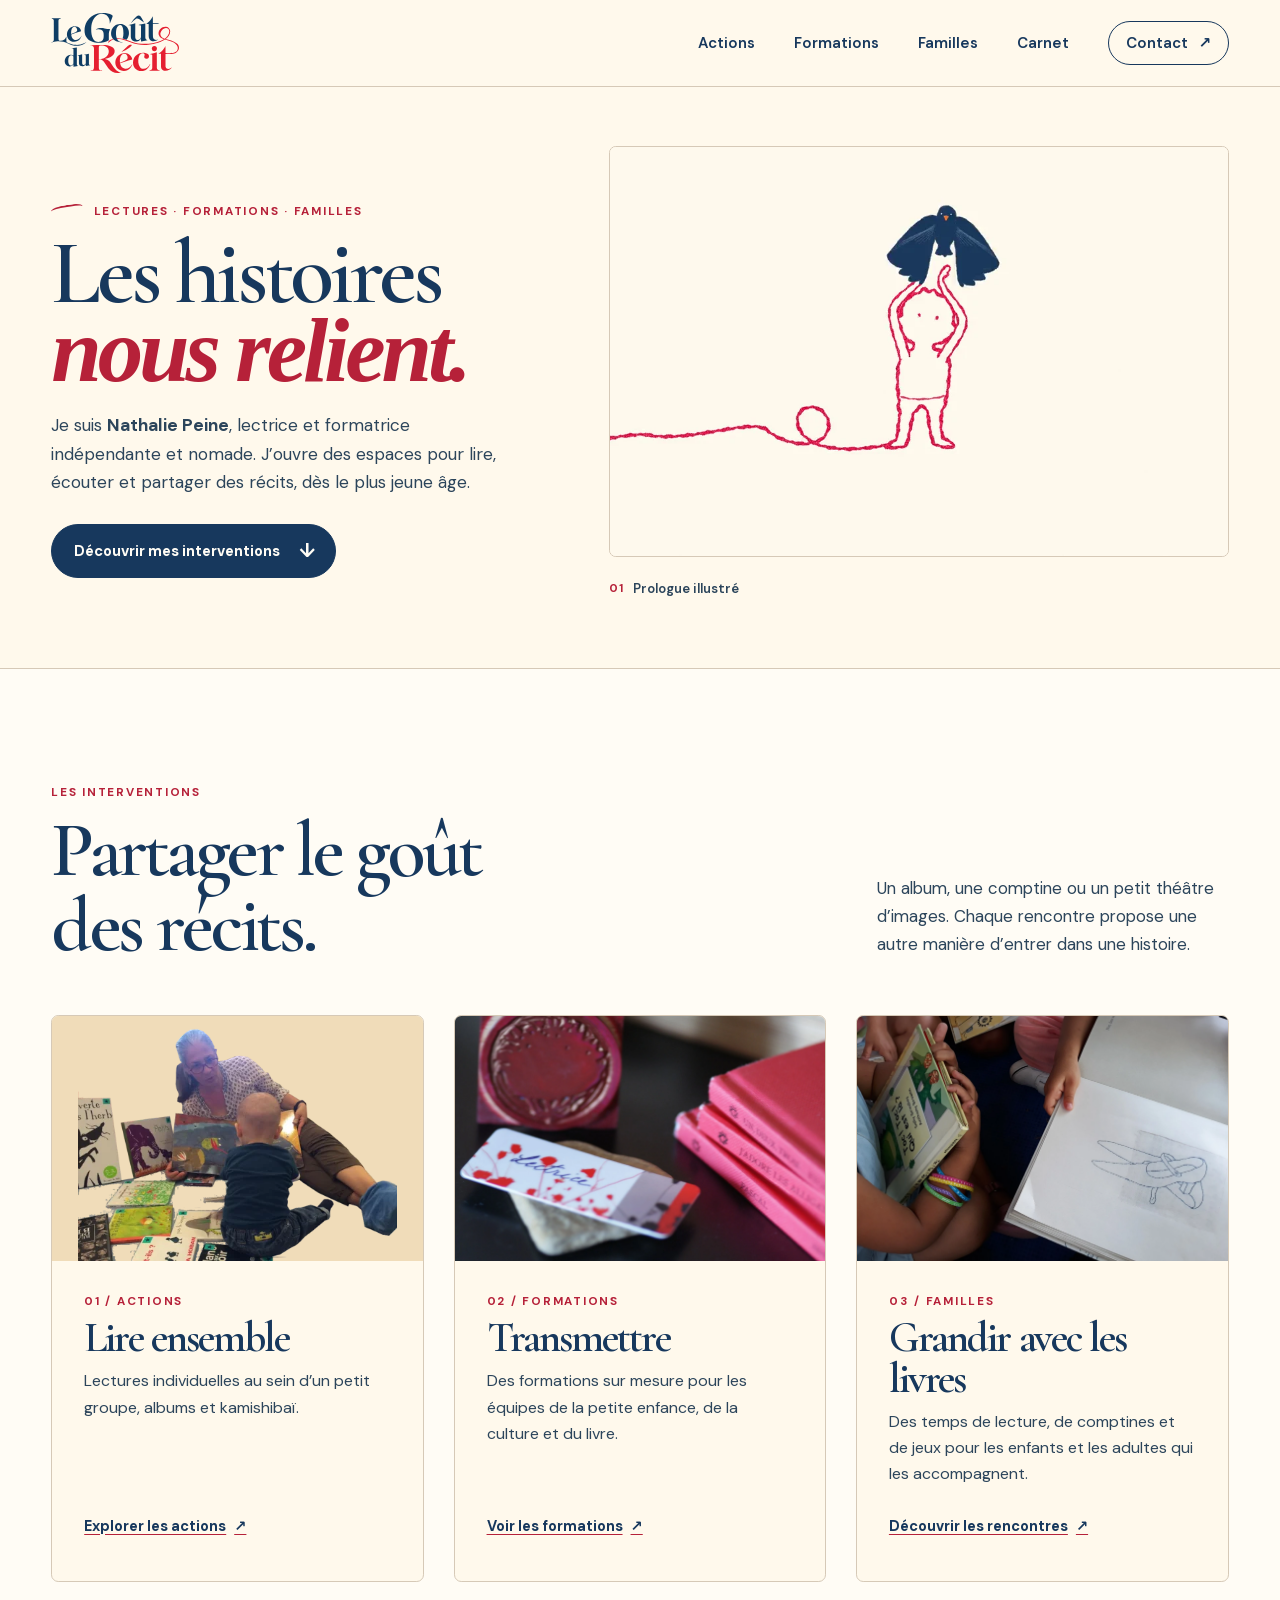
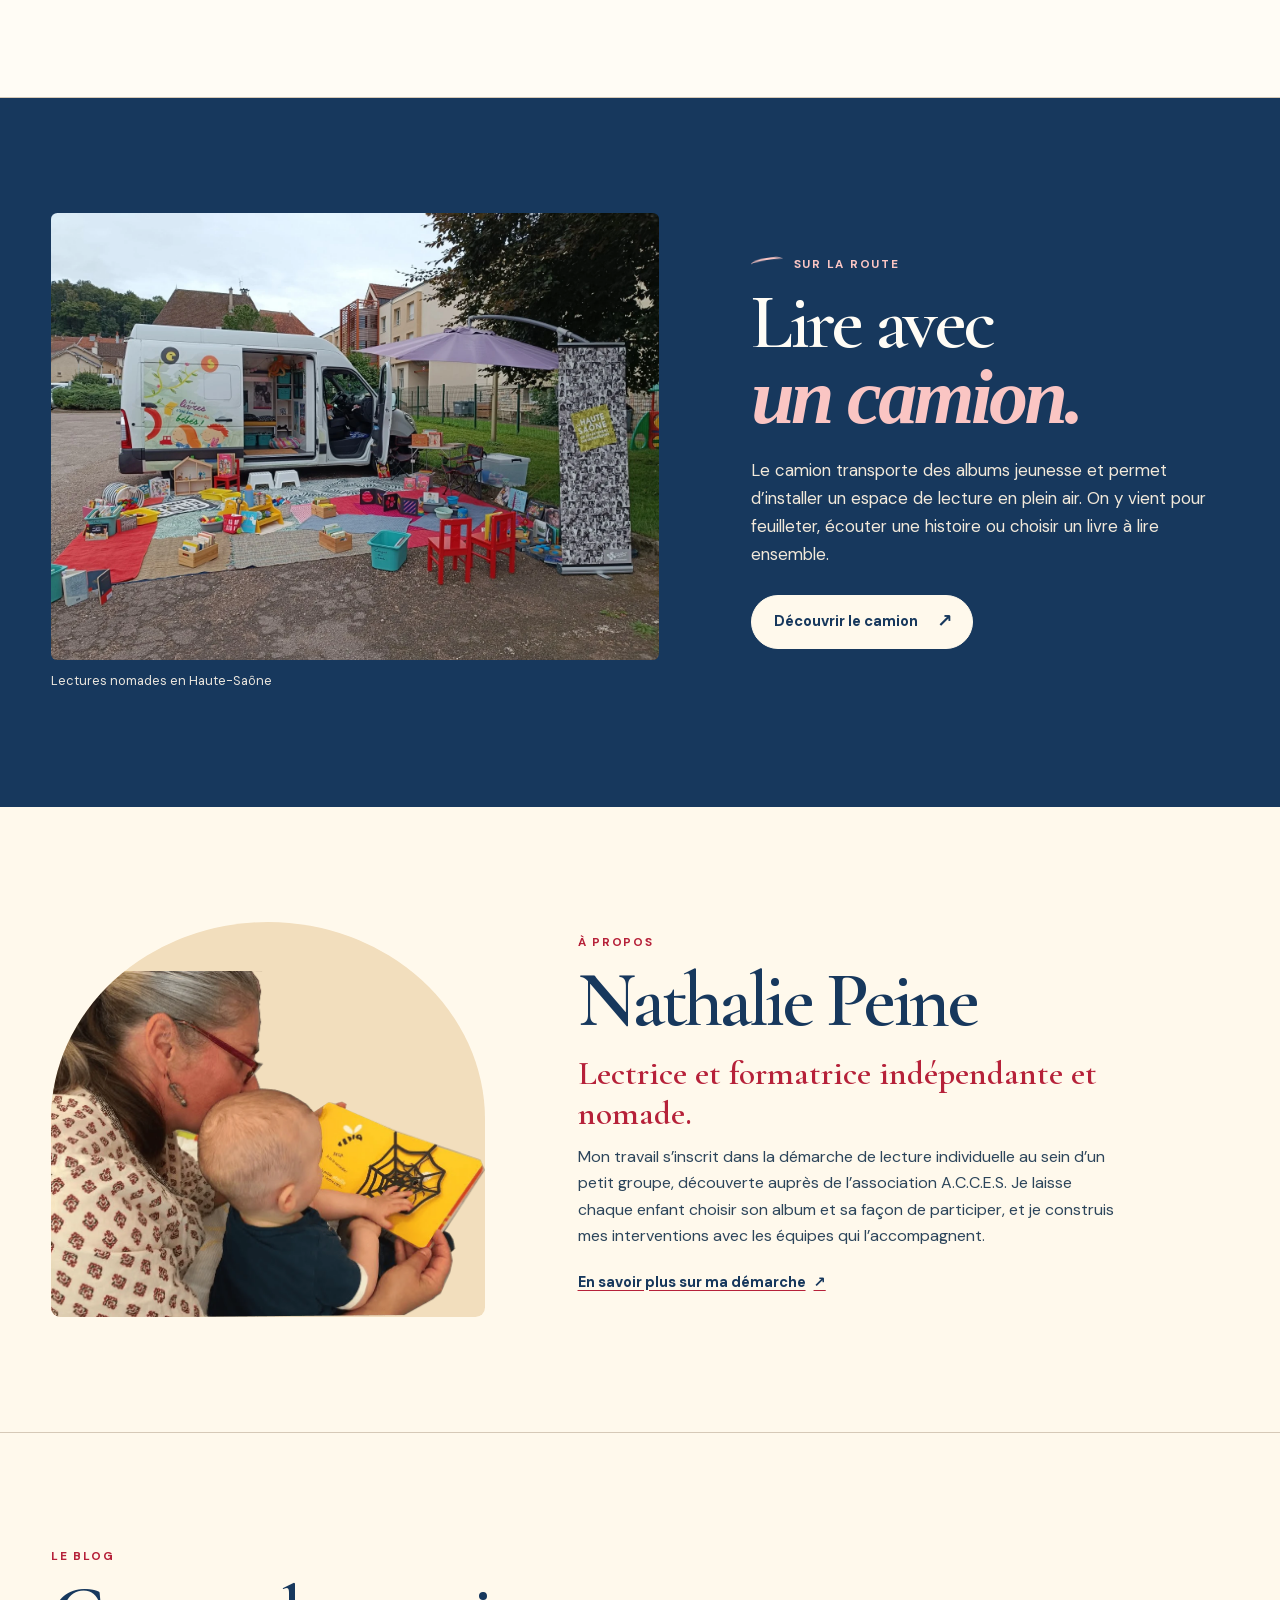
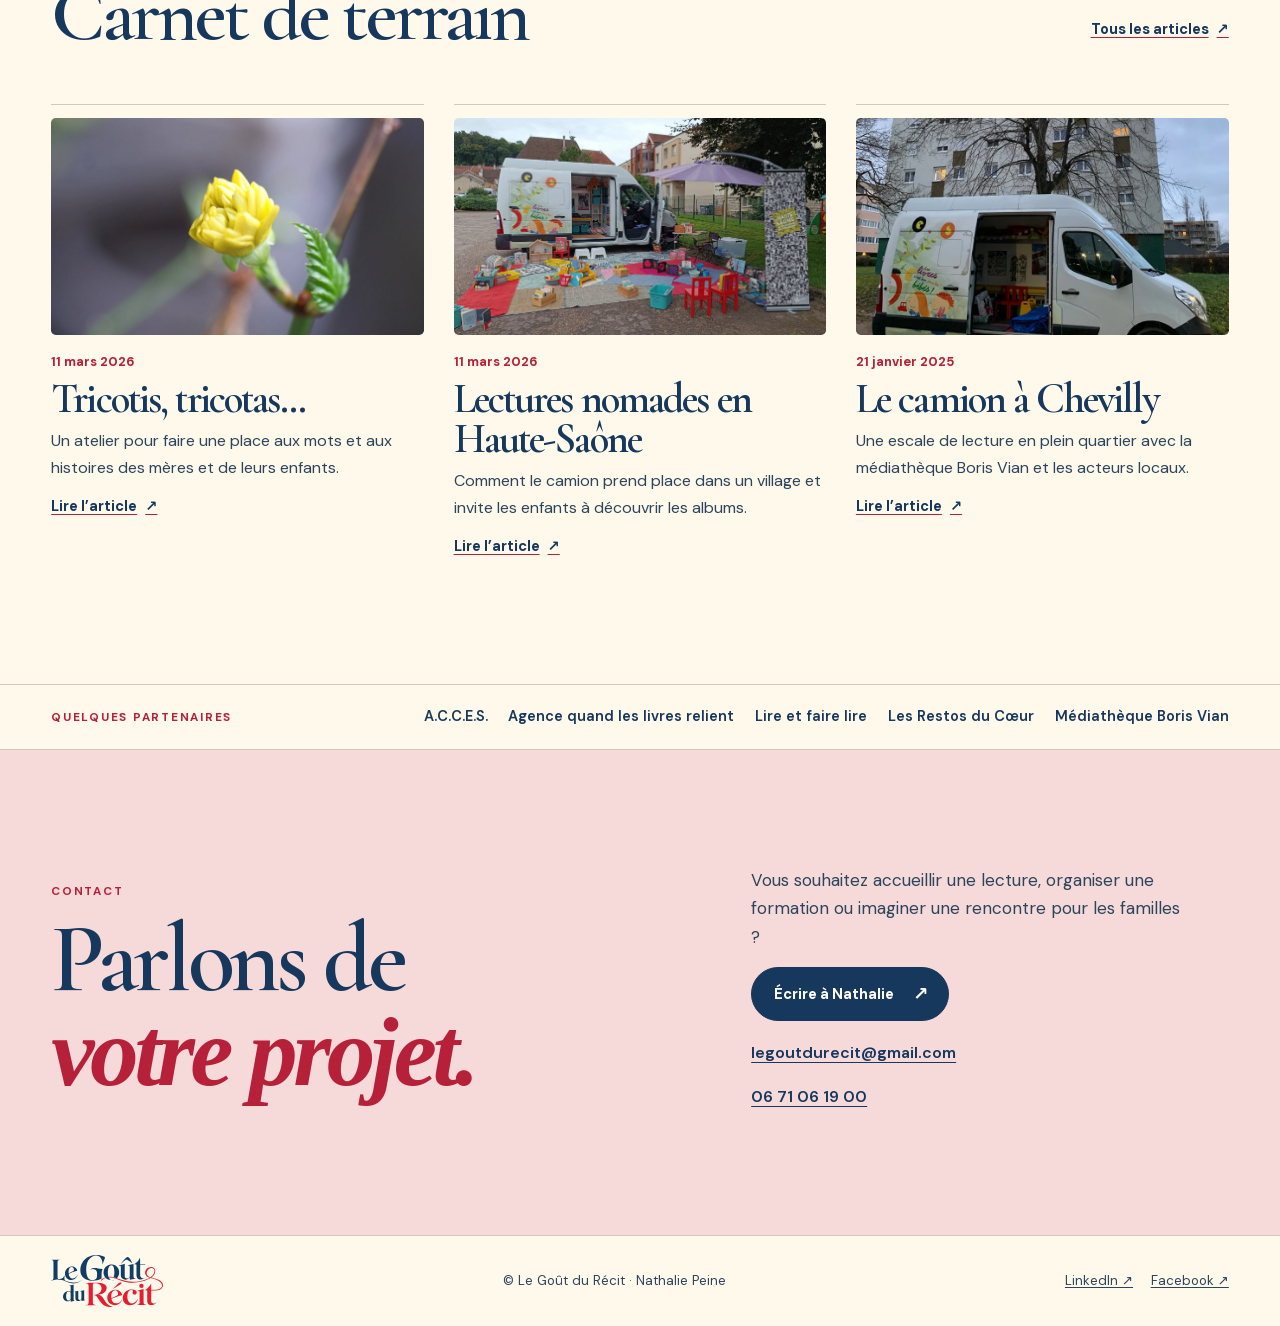
==== index.html @ 70a96169 "Créer la maquette du Goût du Récit" ====
<!doctype html>
<html lang="fr">
<head>
  <meta charset="utf-8">
  <meta name="viewport" content="width=device-width, initial-scale=1">
  <meta name="description" content="Le Goût du Récit, par Nathalie Peine. Lectures nomades, formations et moments partagés avec les enfants, les familles et les professionnels.">
  <meta name="theme-color" content="#fff9ec">
  <title>Le Goût du Récit — Nathalie Peine</title>
  <link rel="icon" href="assets/logo.svg" type="image/svg+xml">
  <link rel="preload" href="assets/fonts/cormorant.woff2" as="font" type="font/woff2" crossorigin>
  <link rel="stylesheet" href="styles.css">
  <script src="site.js" defer></script>
</head>
<body>
  <a class="skip-link" href="#contenu">Aller au contenu</a>
  <header class="site-header">
    <div class="shell header-inner">
      <a class="brand" href="./" aria-label="Le Goût du Récit, accueil"><img src="assets/logo.svg" width="128" height="59" alt="Le Goût du Récit"></a>
      <button class="menu-toggle" type="button" aria-controls="navigation" aria-expanded="false" hidden>Menu <span aria-hidden="true"></span></button>
      <nav id="navigation" class="navigation" aria-label="Navigation principale">
        <a href="actions.html">Actions</a>
        <a href="formations.html">Formations</a>
        <a href="familles.html">Familles</a>
        <a href="#carnet">Carnet</a>
        <a class="nav-contact" href="#contact">Contact <span aria-hidden="true">↗</span></a>
      </nav>
    </div>
  </header>

  <main id="contenu">
    <section class="hero" aria-labelledby="titre">
      <div class="shell hero-grid">
        <div class="hero-copy">
          <p class="eyebrow"><span class="ink-mark" aria-hidden="true"></span> Lectures · Formations · Familles</p>
          <h1 id="titre">Les histoires <em>nous relient.</em></h1>
          <p class="hero-intro">Je suis <strong>Nathalie Peine</strong>, lectrice et formatrice indépendante et nomade. J’ouvre des espaces pour lire, écouter et partager des récits, dès le plus jeune âge.</p>
          <a class="button" href="#interventions">Découvrir mes interventions <span aria-hidden="true">↓</span></a>
        </div>
        <figure class="film-rail" data-film>
          <div class="film-sticky">
            <div class="film-frame">
              <video id="prologue" src="assets/prologue.mp4" preload="metadata" muted playsinline aria-hidden="true" tabindex="-1"></video>
              <img class="film-poster" src="assets/prologue.webp" alt="" fetchpriority="high" width="1100" height="618">
              <div class="film-end" aria-hidden="true">
                <img src="assets/logo.svg" width="262" height="121" alt="">
                <span>Nathalie Peine</span>
              </div>
            </div>
            <figcaption class="film-caption">
              <div class="film-label"><span>01</span> Prologue illustré</div>
              <div class="film-controls" hidden>
                <button class="play" type="button" aria-controls="prologue" aria-label="Lire l’animation">
                  <svg viewBox="0 0 20 20" width="17" height="17" fill="none" aria-hidden="true"><path class="play-symbol" d="M7 4.5 15 10l-8 5.5z" fill="currentColor"/><path class="pause-symbol" d="M7 5v10m6-10v10" stroke="currentColor" stroke-width="2" stroke-linecap="round"/></svg>
                </button>
                <div class="film-meter" aria-hidden="true"><span></span></div>
                <span class="film-hint">Défiler pour animer</span>
              </div>
            </figcaption>
          </div>
        </figure>
      </div>
    </section>

    <section class="activities section-space" id="interventions" aria-labelledby="interventions-titre">
      <div class="shell">
        <div class="section-head">
          <div><p class="eyebrow">Les interventions</p><h2 id="interventions-titre">Partager le goût<br>des récits.</h2></div>
          <p>Un album, une comptine ou un petit théâtre d’images. Chaque rencontre propose une autre manière d’entrer dans une histoire.</p>
        </div>
        <div class="activity-grid">
          <article class="activity">
            <a class="activity-link" href="actions.html">
              <div class="activity-media activity-cutout"><img src="assets/photos/illustration-actions.webp" loading="lazy" alt="Une lecture avec un tout-petit, entourés d’albums jeunesse" width="441" height="322"></div>
              <div class="activity-body"><span class="index">01 / Actions</span><h3>Lire ensemble</h3><p>Lectures individuelles au sein d’un petit groupe, albums et kamishibaï.</p><span class="text-link">Explorer les actions <span aria-hidden="true">↗</span></span></div>
            </a>
          </article>
          <article class="activity">
            <a class="activity-link" href="formations.html">
              <div class="activity-media"><img src="assets/photos/formation.webp" loading="lazy" alt="Matériel de lecture et cartes illustrées utilisés en formation" width="1500" height="1004"></div>
              <div class="activity-body"><span class="index">02 / Formations</span><h3>Transmettre</h3><p>Des formations sur mesure pour les équipes de la petite enfance, de la culture et du livre.</p><span class="text-link">Voir les formations <span aria-hidden="true">↗</span></span></div>
            </a>
          </article>
          <article class="activity">
            <a class="activity-link" href="familles.html">
              <div class="activity-media activity-families"><img src="assets/photos/familles-lecture.webp" loading="lazy" alt="Des enfants feuillettent des albums pendant une rencontre de lecture" width="1500" height="1125"></div>
              <div class="activity-body"><span class="index">03 / Familles</span><h3>Grandir avec les livres</h3><p>Des temps de lecture, de comptines et de jeux pour les enfants et les adultes qui les accompagnent.</p><span class="text-link">Découvrir les rencontres <span aria-hidden="true">↗</span></span></div>
            </a>
          </article>
        </div>
      </div>
    </section>

    <section class="truck section-space" id="camion" aria-labelledby="camion-titre">
      <div class="shell truck-grid">
        <figure class="truck-photo">
          <img src="assets/photos/haute-saone-2.webp" loading="lazy" alt="Le camion de lecture stationné à côté d’un espace de livres et de tapis installé en plein air" width="1500" height="1125">
          <figcaption>Lectures nomades en Haute-Saône</figcaption>
        </figure>
        <div class="truck-copy">
          <p class="eyebrow"><span class="ink-mark" aria-hidden="true"></span> Sur la route</p>
          <h2 id="camion-titre">Lire avec<br><em>un camion.</em></h2>
          <p>Le camion transporte des albums jeunesse et permet d’installer un espace de lecture en plein air. On y vient pour feuilleter, écouter une histoire ou choisir un livre à lire ensemble.</p>
          <a class="button button-light" href="actions.html#camion">Découvrir le camion <span aria-hidden="true">↗</span></a>
        </div>
      </div>
    </section>

    <section class="about section-space" id="nathalie" aria-labelledby="nathalie-titre">
      <div class="shell about-grid">
        <div class="about-image"><img src="assets/photos/illustration-accueil.webp" loading="lazy" alt="Une adulte et un tout-petit regardent un album ensemble" width="883" height="702"></div>
        <div>
          <p class="eyebrow">À propos</p>
          <h2 id="nathalie-titre">Nathalie Peine</h2>
          <p class="lead">Lectrice et formatrice indépendante et nomade.</p>
          <p>Mon travail s’inscrit dans la démarche de lecture individuelle au sein d’un petit groupe, découverte auprès de l’association A.C.C.E.S. Je laisse chaque enfant choisir son album et sa façon de participer, et je construis mes interventions avec les équipes qui l’accompagnent.</p>
          <a class="text-link" href="actions.html#demarche">En savoir plus sur ma démarche <span aria-hidden="true">↗</span></a>
        </div>
      </div>
    </section>

    <section class="journal section-space" id="carnet" aria-labelledby="carnet-titre">
      <div class="shell">
        <div class="section-head">
          <div><p class="eyebrow">Le blog</p><h2 id="carnet-titre">Carnet de terrain</h2></div>
          <a class="text-link" href="https://nathaliepeine.wordpress.com/blog/">Tous les articles <span aria-hidden="true">↗</span></a>
        </div>
        <div class="journal-grid">
          <article class="journal-entry"><a href="https://nathaliepeine.wordpress.com/2026/03/11/tricotis-tricotas/">
            <img src="assets/photos/tricotis.webp" loading="lazy" alt="Une fleur jaune fabriquée à la main" width="1500" height="1004">
            <time datetime="2026-03-11">11 mars 2026</time><h3>Tricotis, tricotas…</h3><p>Un atelier pour faire une place aux mots et aux histoires des mères et de leurs enfants.</p><span class="text-link">Lire l’article <span aria-hidden="true">↗</span></span>
          </a></article>
          <article class="journal-entry"><a href="https://nathaliepeine.wordpress.com/2026/03/11/lectures-nomades-en-haute-saone/">
            <img src="assets/photos/haute-saone-2.webp" loading="lazy" alt="Le camion et son coin lecture en extérieur en Haute-Saône" width="1500" height="1125">
            <time datetime="2026-03-11">11 mars 2026</time><h3>Lectures nomades en Haute-Saône</h3><p>Comment le camion prend place dans un village et invite les enfants à découvrir les albums.</p><span class="text-link">Lire l’article <span aria-hidden="true">↗</span></span>
          </a></article>
          <article class="journal-entry"><a href="https://nathaliepeine.wordpress.com/2025/01/21/le-camion-a-chevilly/">
            <img class="portrait-crop" src="assets/photos/camion-livres.webp" loading="lazy" alt="Le camion, porte ouverte, à Chevilly-Larue" width="862" height="1150">
            <time datetime="2025-01-21">21 janvier 2025</time><h3>Le camion à Chevilly</h3><p>Une escale de lecture en plein quartier avec la médiathèque Boris Vian et les acteurs locaux.</p><span class="text-link">Lire l’article <span aria-hidden="true">↗</span></span>
          </a></article>
        </div>
      </div>
    </section>

    <section class="partners" aria-labelledby="partenaires-titre">
      <div class="shell partners-inner">
        <h2 id="partenaires-titre" class="eyebrow">Quelques partenaires</h2>
        <ul>
          <li>A.C.C.E.S.</li><li>Agence quand les livres relient</li><li>Lire et faire lire</li><li>Les Restos du Cœur</li><li>Médiathèque Boris Vian</li>
        </ul>
      </div>
    </section>

    <section class="contact section-space" id="contact" aria-labelledby="contact-titre">
      <div class="shell contact-grid">
        <div><p class="eyebrow">Contact</p><h2 id="contact-titre">Parlons de<br><em>votre projet.</em></h2></div>
        <div class="contact-links">
          <p>Vous souhaitez accueillir une lecture, organiser une formation ou imaginer une rencontre pour les familles ?</p>
          <a class="button" href="mailto:legoutdurecit@gmail.com">Écrire à Nathalie <span aria-hidden="true">↗</span></a>
          <a class="contact-detail" href="mailto:legoutdurecit@gmail.com">legoutdurecit@gmail.com</a>
          <a class="contact-detail" href="tel:+33671061900">06 71 06 19 00</a>
        </div>
      </div>
    </section>
  </main>
  <footer class="site-footer">
    <div class="shell footer-inner">
      <a class="brand" href="./"><img src="assets/logo.svg" width="128" height="59" loading="lazy" alt="Le Goût du Récit, accueil"></a>
      <span>© Le Goût du Récit · Nathalie Peine</span>
      <div class="footer-links"><a href="https://www.linkedin.com/in/nathalie-peine-782aa9182/">LinkedIn ↗</a><a href="https://www.facebook.com/legoutdurecit/">Facebook ↗</a></div>
    </div>
  </footer>
</body>
</html>
---- styles.css ----
@font-face{font-family:Cormorant;src:url("assets/fonts/cormorant.woff2") format("woff2");font-style:normal;font-weight:500 700;font-display:swap}
@font-face{font-family:Cormorant;src:url("assets/fonts/cormorant-italic.woff2") format("woff2");font-style:italic;font-weight:500 700;font-display:swap}
@font-face{font-family:"DM Sans";src:url("assets/fonts/dm-sans.woff2") format("woff2");font-style:normal;font-weight:400 700;font-display:swap}

:root {
  color-scheme:light;
  --paper:#fff9ec;
  --light:#fffcf5;
  --ink:#17385d;
  --body:#2c455b;
  --red:#b62139;
  --rose:#f6d9d9;
  --line:#d6c9b7;
  --header-height:86px;
  --serif:Cormorant,Georgia,serif;
  --sans:"DM Sans",system-ui,sans-serif;
}
*,*::before,*::after {box-sizing:border-box}
html {scroll-behavior:smooth;scroll-padding-top:calc(var(--header-height) + 24px)}
body {margin:0;background:var(--paper);color:var(--ink);font:1rem/1.65 var(--sans)}
img {max-width:100%;height:auto;display:block}
a {color:inherit;text-decoration:none}
button {color:inherit;font:inherit}
button:enabled {cursor:pointer}
button[hidden],.film-controls[hidden] {display:none}
:focus-visible {outline:3px solid var(--red);outline-offset:5px}
figure,p,h1,h2,h3 {margin:0}
h1,h2,h3 {font-family:var(--serif);font-weight:600;line-height:.96;letter-spacing:-.045em}
h2 {font-size:clamp(3rem,6.1vw,6.1rem)}
h3 {font-size:clamp(2.05rem,3.3vw,3.1rem)}
h1 em,h2 em {font-weight:600;color:var(--red)}
ul {padding-inline-start:1.25rem}
p {color:var(--body)}
.shell {width:min(100% - clamp(2rem,8vw,9rem), 1300px);margin-inline:auto}
.section-space {padding-block:clamp(4rem,9vw,8.25rem)}
.skip-link {position:fixed;top:8px;left:8px;z-index:15;transform:translateY(-160%);padding:.7rem 1rem;background:var(--ink);color:var(--light)}
.skip-link:focus {transform:none}

.site-header {position:sticky;top:0;z-index:5;background:var(--paper);border-bottom:1px solid var(--line)}
.header-inner {display:flex;align-items:center;justify-content:space-between;gap:1rem;min-height:var(--header-height)}
.brand {display:block;flex:none}
.brand img {width:128px}
.navigation {display:flex;align-items:center;gap:clamp(1.1rem,3.05vw,3.15rem);font-weight:600;font-size:.94rem}
.navigation a {display:flex;align-items:center;min-height:44px}
.navigation a:not(.nav-contact):hover,.navigation a[aria-current="page"] {color:var(--red);text-decoration:underline;text-underline-offset:.32em}
.nav-contact {border:1px solid var(--ink);border-radius:100px;padding:0 1.05rem;gap:.65rem;transition:background .2s,color .2s}
.nav-contact:hover {color:var(--light);background:var(--ink)}
.menu-toggle {display:none;border:1px solid var(--line);background:var(--light);border-radius:100px;padding:.5rem .85rem;min-height:44px;font-weight:600}
.menu-toggle span {display:inline-block;width:12px;height:9px;border-block:1px solid currentColor;margin-left:.3rem;vertical-align:1px}

.hero {padding-block:clamp(1.9rem,4.6vw,4.45rem) clamp(2.6rem,4vw,4rem)}
.hero-grid {display:grid;grid-template-columns:minmax(0,.88fr) minmax(0,1.12fr);gap:clamp(2rem,5.5vw,6rem);align-items:start}
.hero-copy {position:sticky;top:calc(var(--header-height) + clamp(2.2rem,7vh,5rem));padding-top:clamp(1.2rem,4.2vw,4rem)}
.eyebrow,.index {font:700 .73rem/1.5 var(--sans);text-transform:uppercase;letter-spacing:.15em;color:var(--red)}
.ink-mark {display:inline-block;width:2rem;height:.53rem;margin-right:.35rem;vertical-align:1px;border-top:2px solid currentColor;border-radius:58% 42% 50% 49%;transform:rotate(-8deg)}
.hero h1 {font-size:clamp(3.85rem,7.1vw,7.55rem);margin:.94rem 0 1.35rem;line-height:.85}
.hero h1 em {display:block}
.hero-intro {max-width:28rem;font-size:clamp(1rem,1.35vw,1.2rem);margin-bottom:1.7rem}
.button {display:inline-flex;align-items:center;justify-content:space-between;gap:1.2rem;min-height:49px;max-width:100%;padding:.68rem 1.2rem .68rem 1.36rem;border:1px solid var(--ink);border-radius:100px;background:var(--ink);color:var(--light);font-size:.92rem;font-weight:700;transition:background .2s,color .2s,border .2s}
.button span {font-size:1.15rem}
.button:hover {background:var(--red);border-color:var(--red)}
.button-light {background:var(--paper);color:var(--ink);border-color:var(--paper)}
.button-light:hover {background:var(--rose);border-color:var(--rose)}
.film-rail {min-width:0}
.film-rail.is-scrubbing::after {content:"";display:block;height:clamp(375px,53vh,480px)}
.film-sticky {position:sticky;top:calc(var(--header-height) + 24px)}
.film-frame {position:relative;aspect-ratio:1.51;isolation:isolate;overflow:hidden;border:1px solid var(--line);background:var(--paper);border-radius:.42rem}
.film-frame video,.film-poster,.film-end {position:absolute;inset:0;width:100%;height:100%}
.film-frame video,.film-poster {object-fit:cover}
.film-poster {transition:opacity .1s}
.film-rail.is-visible .film-poster {opacity:0}
.film-end {display:flex;flex-direction:column;justify-content:center;align-items:center;gap:clamp(.4rem,1.5vw,1rem);background:#17385d;color:#fff9ec;opacity:0;visibility:hidden;transition:opacity .24s,visibility .24s}
.film-rail.is-finished .film-end {visibility:visible;opacity:1}
.film-end img {width:min(47%,16rem);filter:brightness(0) invert(1)}
.film-end span {font:600 clamp(1.35rem,3vw,2.45rem)/1 var(--serif)}
.film-caption {display:flex;align-items:center;justify-content:space-between;gap:.65rem;min-height:60px;padding-top:.25rem;color:var(--body)}
.film-label {display:flex;align-items:center;gap:.6rem;font-weight:600;font-size:.82rem}
.film-label span {color:var(--red);font-size:.72rem;font-weight:700;letter-spacing:.08em}
.film-controls {display:flex;align-items:center;justify-content:flex-end;gap:.65rem}
.play {display:grid;place-items:center;flex:0 0 44px;width:44px;height:44px;background:transparent;border:1px solid var(--line);border-radius:50%}
.play:hover {background:var(--light);border-color:var(--ink)}
.pause-symbol,.is-playing .play-symbol {display:none}
.is-playing .pause-symbol {display:block}
.film-meter {width:clamp(1.7rem,4.4vw,4.25rem);height:2px;background:var(--line)}
.film-meter span {display:block;width:100%;height:100%;background:var(--red);transform:scaleX(var(--progress,0));transform-origin:left}
.film-hint {font-size:.75rem;white-space:nowrap}

.section-head {display:flex;justify-content:space-between;align-items:end;gap:1.5rem;margin-bottom:clamp(1.6rem,4vw,3.3rem)}
.section-head h2,.truck h2,.about h2,.contact h2,.detail-head h1 {margin:.75rem 0 0}
.section-head > p {max-width:22rem;margin-bottom:.25rem;font-size:1.06rem}
.activities {background:var(--light);border-block:1px solid var(--line)}
.activity-grid,.journal-grid {display:grid;grid-template-columns:repeat(3,minmax(0,1fr));gap:clamp(1rem,2.3vw,2.15rem)}
.activity {border:1px solid var(--line);border-radius:.45rem;overflow:hidden;background:var(--paper)}
.activity-link {display:flex;flex-direction:column;height:100%}
.activity-media {overflow:hidden;aspect-ratio:1.51;background:#eedfc8}
.activity-media img {width:100%;height:100%;object-fit:cover;transition:transform .35s}
.activity-cutout {background:#f0dcb9}
.activity-cutout img {object-fit:contain;object-position:50% 100%;padding:.8rem .75rem 0}
.activity-families img {object-position:50% 52%}
.activity-link:hover .activity-media img {transform:scale(1.035)}
.activity-body {display:flex;flex-direction:column;align-items:start;flex:1;padding:clamp(1rem,2.55vw,2rem)}
.activity-body h3 {margin:.48rem 0 .58rem}
.activity-body p {margin-bottom:1.05rem}
.activity-body .text-link {margin-top:auto}
.text-link {display:inline-flex;align-items:center;gap:.5rem;min-height:44px;font-weight:700;font-size:.91rem;text-decoration:underline;text-underline-offset:.24em;text-decoration-color:var(--red)}
.text-link:hover {color:var(--red)}
.text-link span {flex:none}

.truck {color:var(--light);background:var(--ink)}
.truck-grid,.about-grid,.contact-grid {display:grid;grid-template-columns:minmax(0,1.12fr) minmax(0,.88fr);align-items:center;gap:clamp(2rem,7.2vw,7.5rem)}
.truck-photo img {width:100%;aspect-ratio:1.36;object-fit:cover;object-position:50% 56%;border-radius:.4rem}
.truck-photo figcaption {padding-top:.65rem;font-size:.8rem;color:#ece7df}
.truck .eyebrow,.truck h2 em {color:#fac5c3}
.truck .button:focus-visible,.truck .text-link:focus-visible {outline-color:var(--rose)}
.truck-copy p:not(.eyebrow) {max-width:30rem;margin:1.3rem 0 1.6rem;color:#f2e9da;font-size:1.06rem}
.about {border-bottom:1px solid var(--line)}
.about-grid {grid-template-columns:minmax(0,.8fr) minmax(0,1.2fr)}
.about-image {border-radius:50% 50% .6rem .6rem;background:#f2debd;aspect-ratio:1.1;overflow:hidden}
.about-image img {width:100%;height:100%;object-fit:contain;object-position:center bottom}
.about .lead {margin:1rem 0 .65rem;color:var(--red);font:600 clamp(1.55rem,2.7vw,2.1rem)/1.18 var(--serif)}
.about p:not(.eyebrow) {max-width:34rem}
.about .text-link {margin-top:.7rem}
.journal-entry a {display:block;border-top:1px solid var(--line);padding-top:.85rem}
.journal-entry img {width:100%;aspect-ratio:1.72;object-fit:cover;border-radius:.3rem;margin-bottom:.8rem}
.journal-entry .portrait-crop {object-position:50% 78%}
.journal-entry time {color:var(--red);font-size:.81rem;font-weight:700}
.journal-entry h3 {font-size:clamp(1.9rem,3.25vw,2.85rem);margin:.35rem 0 .55rem}
.journal-entry p {max-width:25rem}
.journal-entry .text-link {margin-top:.25rem}
.journal-entry a:hover .text-link {color:var(--red)}
.partners {border-block:1px solid var(--line)}
.partners-inner {display:flex;align-items:center;justify-content:space-between;gap:1.2rem;padding-block:1.25rem}
.partners ul {list-style:none;display:flex;flex-wrap:wrap;gap:.45rem 1.3rem;padding:0;margin:0;font-size:.91rem;font-weight:600}
.contact {background:var(--rose)}
.contact h2 {font-size:clamp(3.45rem,7.6vw,7.5rem)}
.contact-links {display:flex;align-items:flex-start;flex-direction:column}
.contact-links p {max-width:27rem;margin-bottom:1rem;font-size:1.08rem}
.contact-links .button {margin-bottom:.65rem}
.contact-detail {display:flex;align-items:center;min-height:44px;font-weight:600;text-decoration:underline;text-underline-offset:.22em;overflow-wrap:anywhere}
.contact-detail:hover {color:var(--red)}
.site-footer {border-top:1px solid var(--line)}
.footer-inner {display:flex;flex-wrap:wrap;justify-content:space-between;align-items:center;gap:.7rem 1.5rem;padding-block:1.2rem;font-size:.83rem;color:var(--body)}
.footer-inner img {width:112px}
.footer-links {display:flex;gap:1.1rem}
.footer-links a {display:flex;align-items:center;min-height:44px;text-decoration:underline;text-underline-offset:.18em}

.detail-hero {padding-block:clamp(2.6rem,6.5vw,6.75rem);border-bottom:1px solid var(--line)}
.breadcrumb {font-size:.85rem;margin-bottom:1.25rem}
.breadcrumb a {text-decoration:underline;text-underline-offset:.2em}
.detail-grid,.detail-section {display:grid;grid-template-columns:minmax(0,1fr) minmax(0,.9fr);gap:clamp(2rem,6vw,7rem);align-items:center}
.detail-head h1 {font-size:clamp(4rem,8.3vw,7.5rem)}
.detail-head .lead {margin:1rem 0 1.3rem;max-width:32rem;font-size:clamp(1.02rem,1.45vw,1.2rem)}
.detail-hero-media {background:#f0dcb9;border-radius:.4rem;overflow:hidden}
.detail-hero-media img {width:100%;aspect-ratio:1.4;object-fit:cover}
.detail-hero-media .contained {object-fit:contain;object-position:center bottom;padding:1.4rem 1rem 0}
.detail-index {display:flex;flex-wrap:wrap;gap:.3rem 1rem}
.detail-index a {font-size:.88rem}
.detail-section {padding-block:clamp(2.9rem,6.5vw,5.6rem);border-bottom:1px solid var(--line);align-items:start}
.detail-section h2 {font-size:clamp(2.5rem,5.2vw,5.25rem);margin-top:.55rem}
.detail-section p+p {margin-top:.8rem}
.detail-section ul {margin-block:.7rem}
.detail-section li+li {margin-top:.27rem}
.detail-section figure {margin-top:1rem}
.detail-section figure img {border-radius:.4rem;width:100%;max-height:360px;object-fit:cover}
.detail-section figure .contained {object-fit:contain;background:#f0dcb9}
.detail-section figcaption {font-size:.81rem;margin-top:.3rem}
.detail-section .text-link {margin-top:.25rem}
.detail-contact {border-bottom:0}
.detail-contact h2 {font-size:clamp(3rem,6.3vw,5.8rem)}

@media (max-width: 1040px) {
  .hero-grid {grid-template-columns:minmax(0,.9fr) minmax(0,1.1fr);gap:clamp(1.65rem,3.8vw,3.1rem)}
  .hero h1 {font-size:clamp(3.45rem,7.9vw,6rem)}
  .film-frame {aspect-ratio:1.35}
  .film-caption {align-items:center}
  .film-meter {display:none}
}
@media (max-width: 740px) {
  :root {--header-height:70px}
  .brand img {width:106px}
  .header-inner:has(.menu-toggle[hidden]) {flex-wrap:wrap;padding-block:.35rem}
  .header-inner:has(.menu-toggle[hidden]) .navigation {flex-wrap:wrap;gap:.15rem .5rem}
  .menu-toggle:not([hidden]) {display:block}
  .header-inner:has(.menu-toggle:not([hidden])) .navigation {
    display:none;position:absolute;inset:100% 0 auto;background:var(--paper);padding:.55rem max(1rem,4vw) 1rem;border-bottom:1px solid var(--line);box-shadow:0 .5rem .7rem #17385d16
  }
  .header-inner:has(.menu-toggle[aria-expanded="true"]) .navigation {display:flex;align-items:stretch;flex-direction:column;gap:.15rem}
  .navigation a {padding-inline:.55rem}
  .navigation .nav-contact {justify-content:space-between;padding-inline:.85rem}
  .hero-grid,.truck-grid,.about-grid,.contact-grid,.detail-grid,.detail-section {grid-template-columns:1fr;gap:1.65rem}
  .hero-copy {position:static;padding-top:0}
  .hero h1 {font-size:clamp(3.45rem,11vw,5.9rem);margin:.7rem 0 1.1rem}
  .hero-intro {margin-bottom:1.1rem}
  .film-frame {aspect-ratio:1.55}
  .film-sticky {top:calc(var(--header-height) + 12px)}
  .film-rail.is-scrubbing::after {height:clamp(320px,45vh,405px)}
  .film-caption {min-height:54px}
  .section-head {flex-direction:column;align-items:start;gap:.75rem}
  .activity-grid,.journal-grid {grid-template-columns:repeat(2,minmax(0,1fr));gap:1.15rem}
  .about-image {max-width:31rem}
  .partners-inner {align-items:start;flex-direction:column;gap:.5rem}
  .detail-section {gap:.9rem}
  .detail-index a {min-height:44px}
}
@media (max-width: 520px) {
  .activity-grid,.journal-grid {grid-template-columns:1fr}
  .footer-inner {align-items:start;flex-direction:column;gap:.45rem}
  .section-space {padding-block:3.6rem}
}
@media (max-height: 655px) and (min-width:741px) {
  .film-frame {max-height:calc(100svh - var(--header-height) - 95px)}
  .hero-copy {padding-top:0}
}
@media (prefers-reduced-motion:reduce) {
  *,*::before,*::after {scroll-behavior:auto!important;transition:none!important}
  .activity-link:hover .activity-media img {transform:none}
}
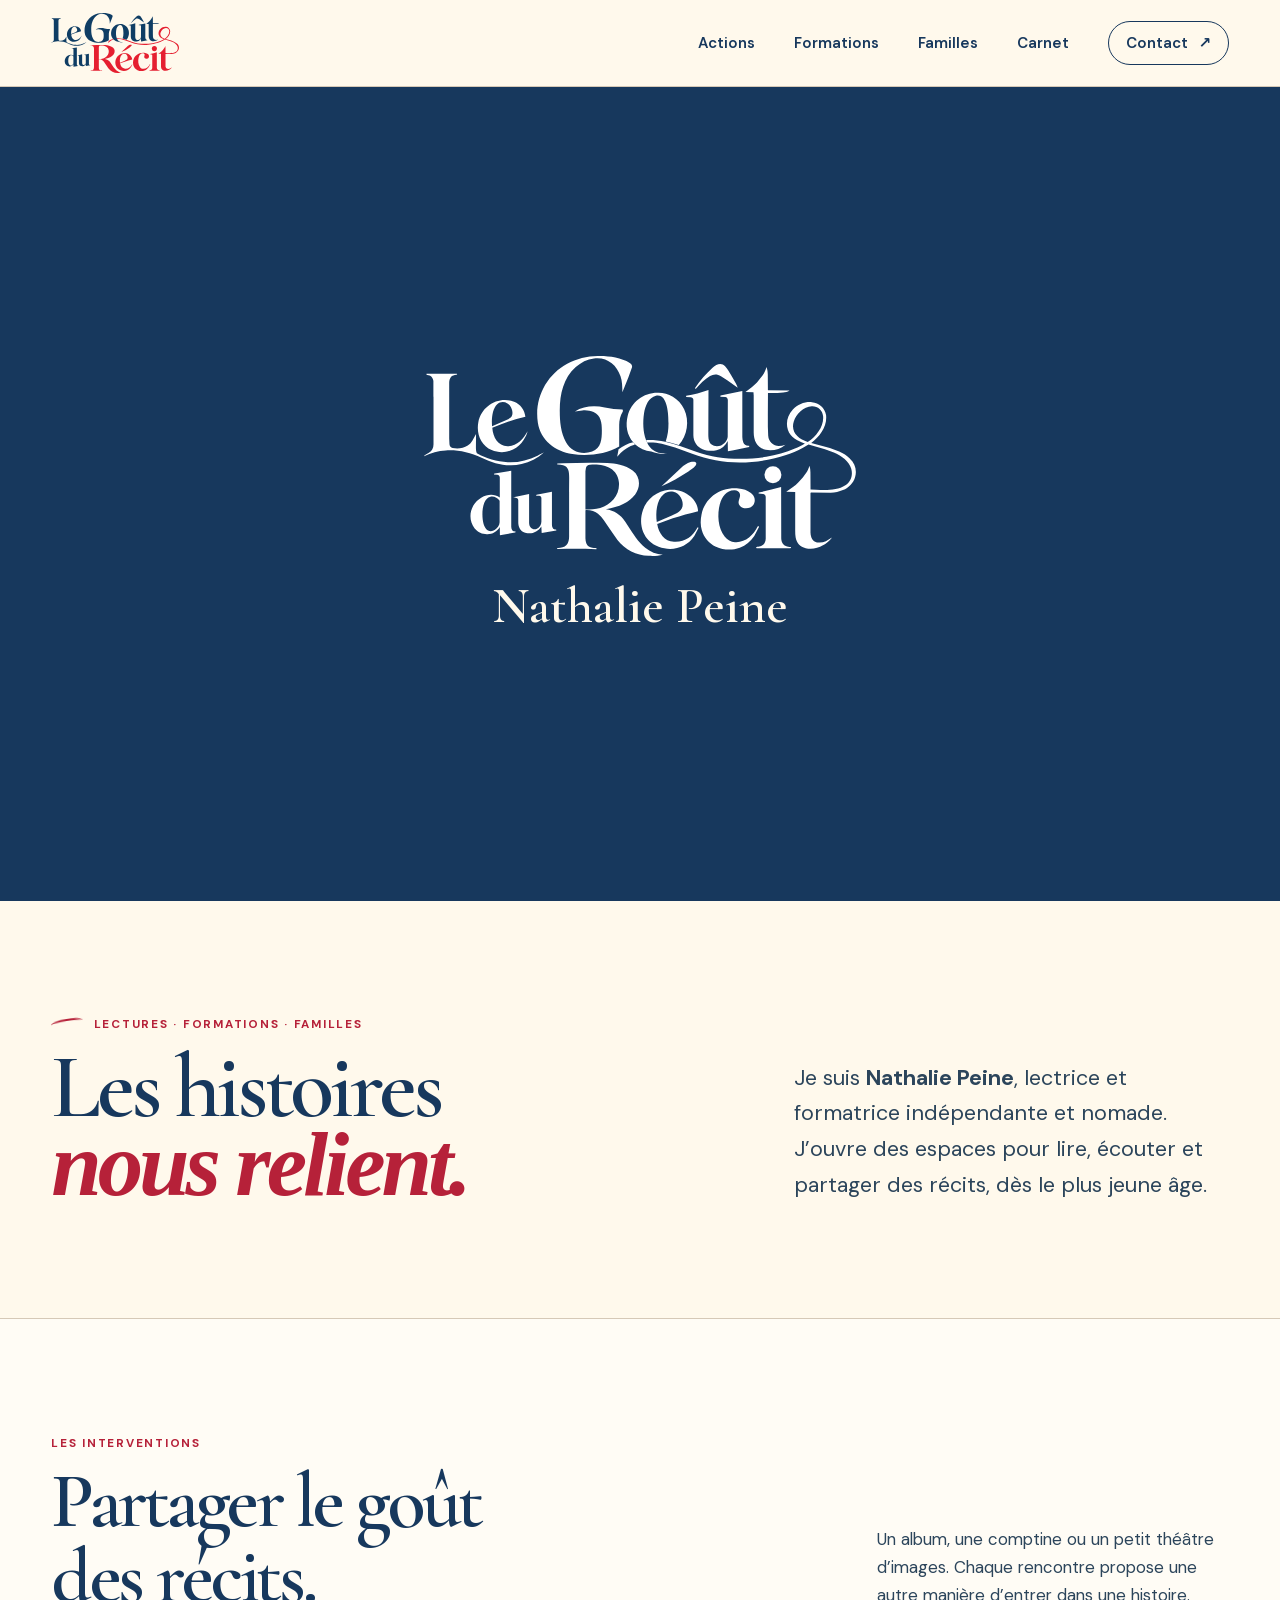
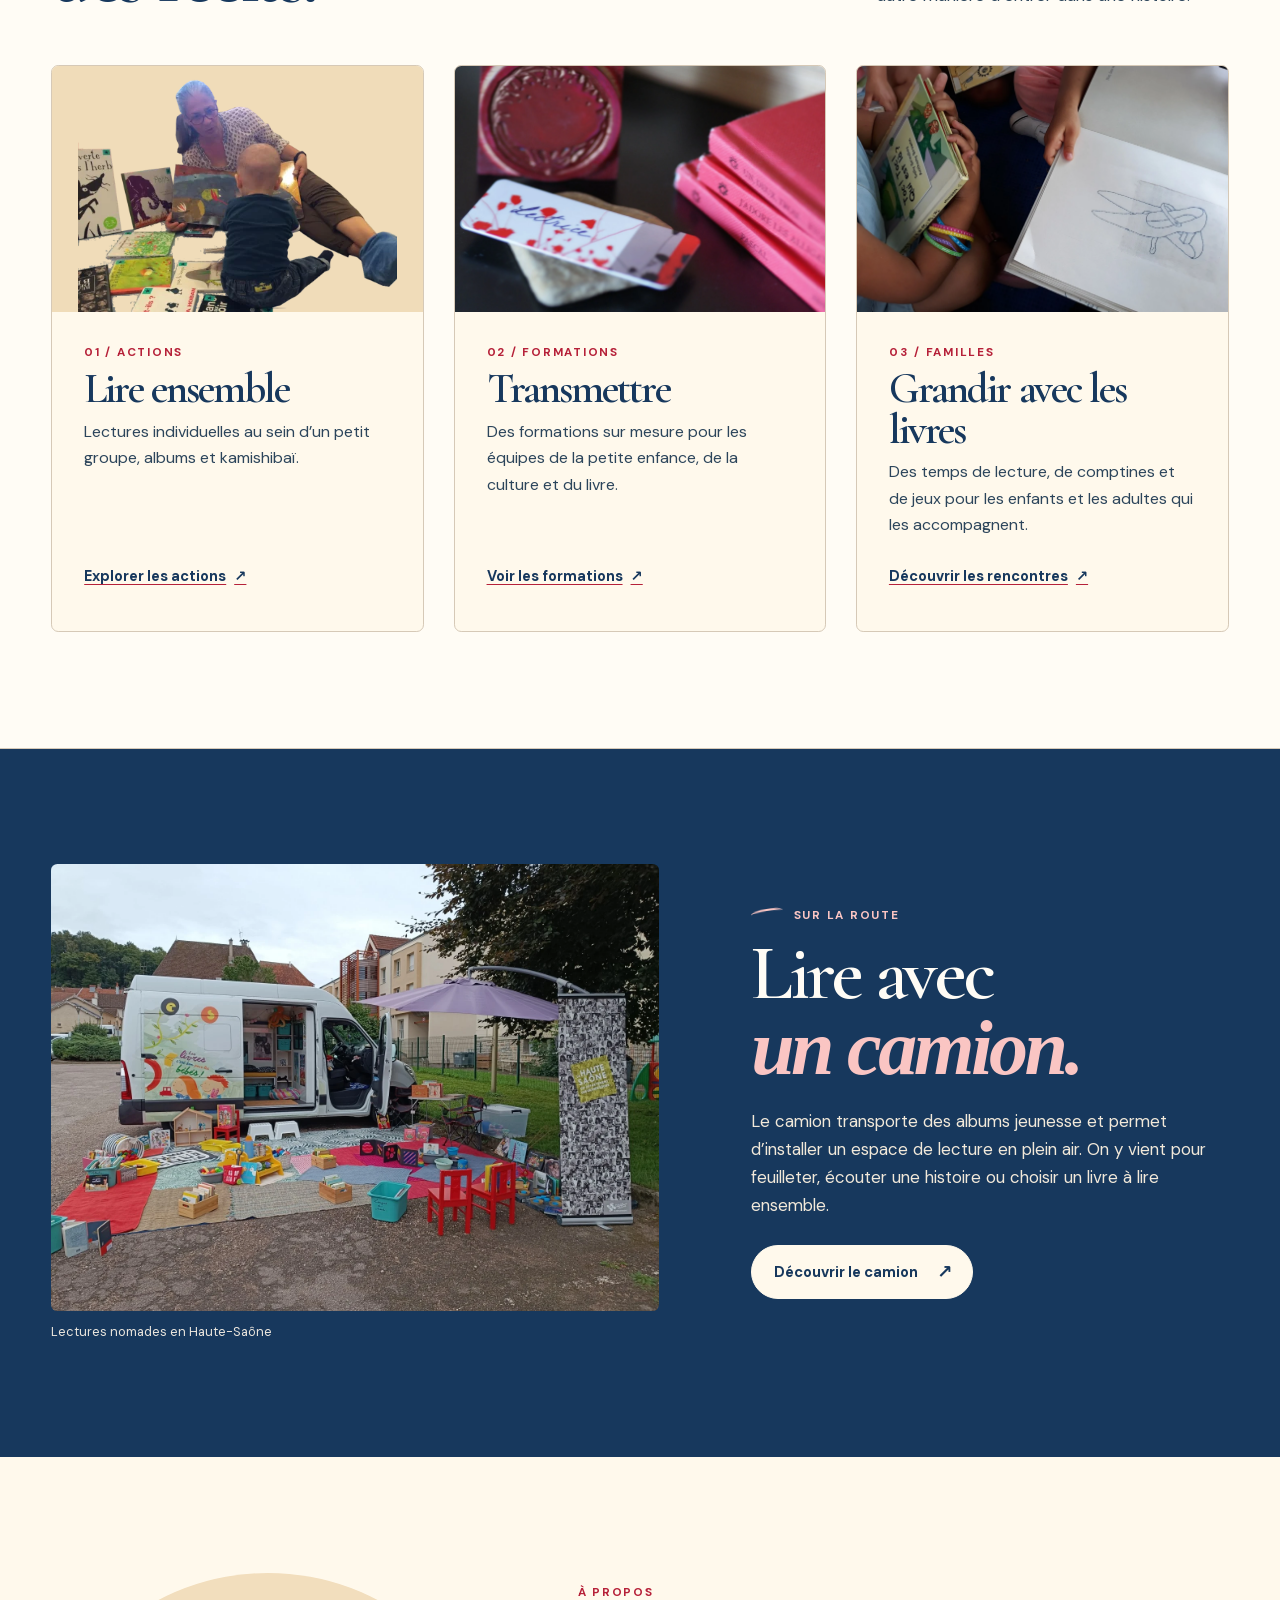
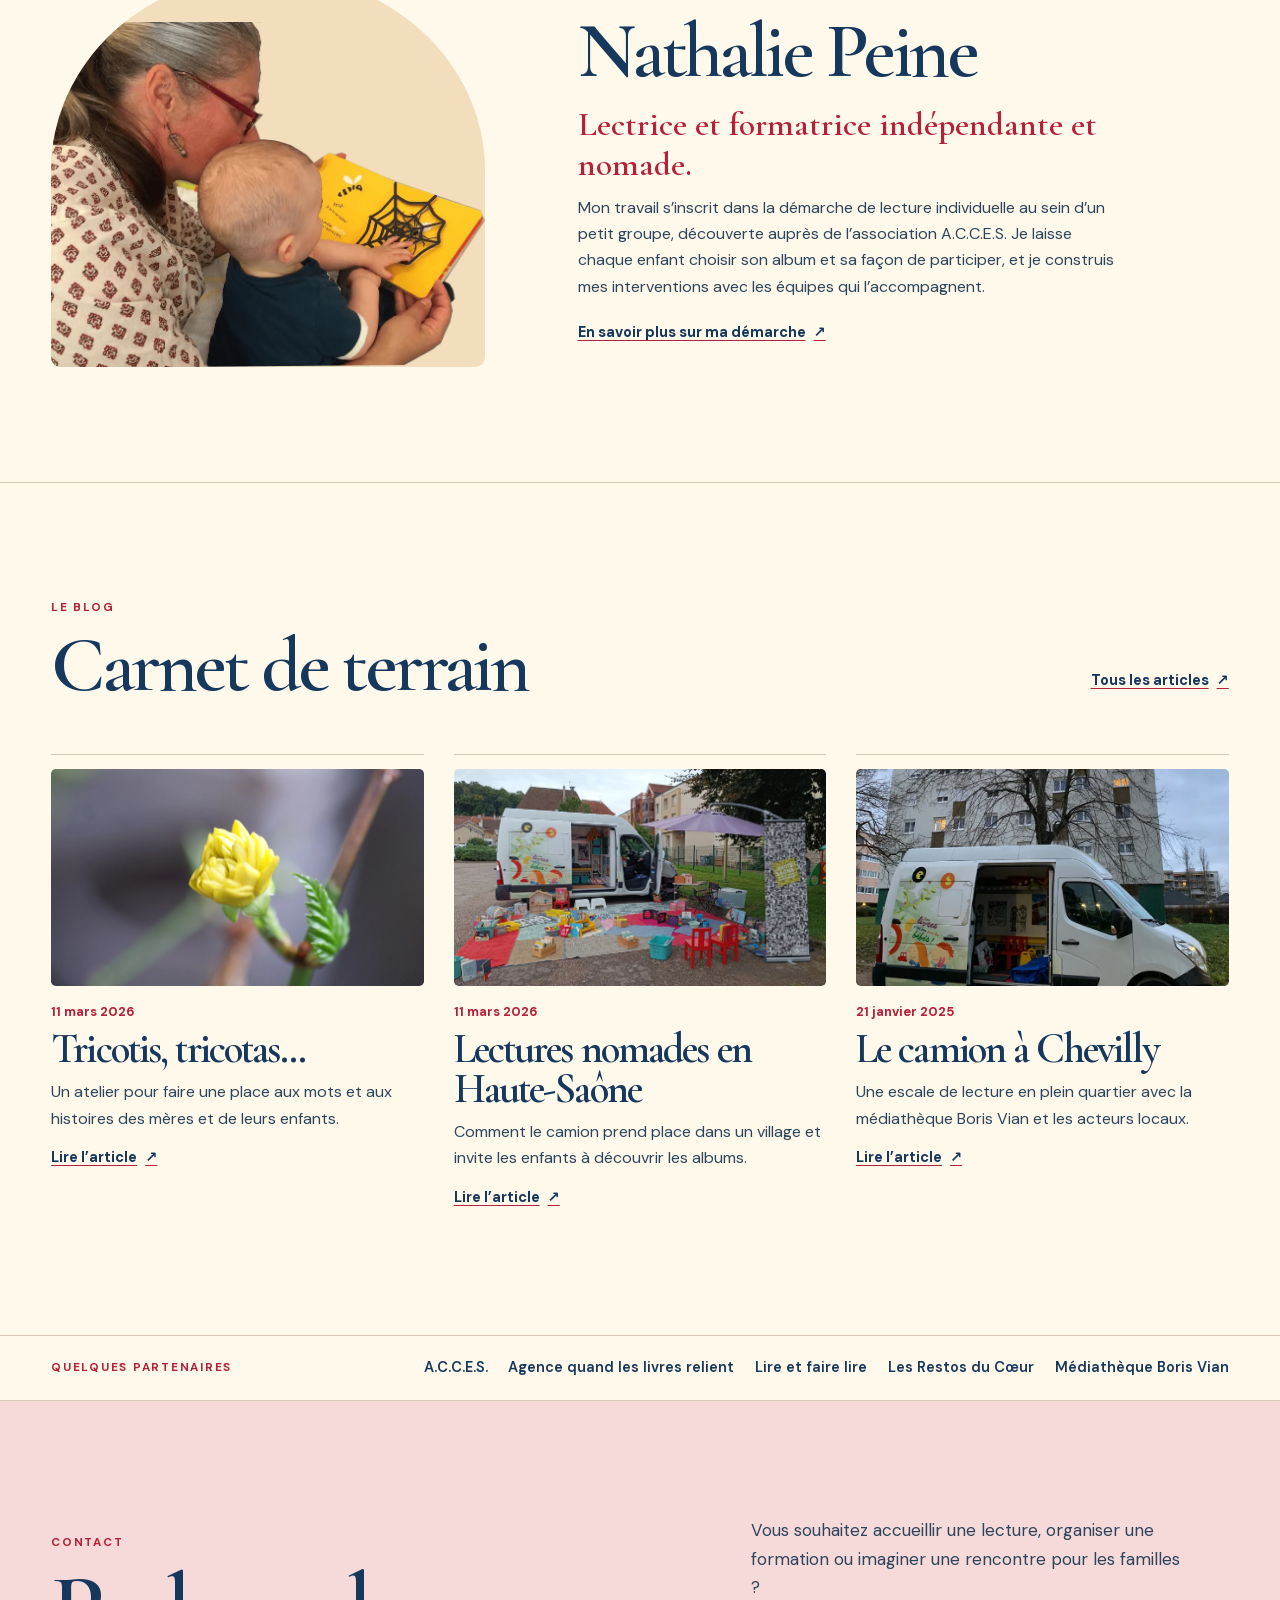
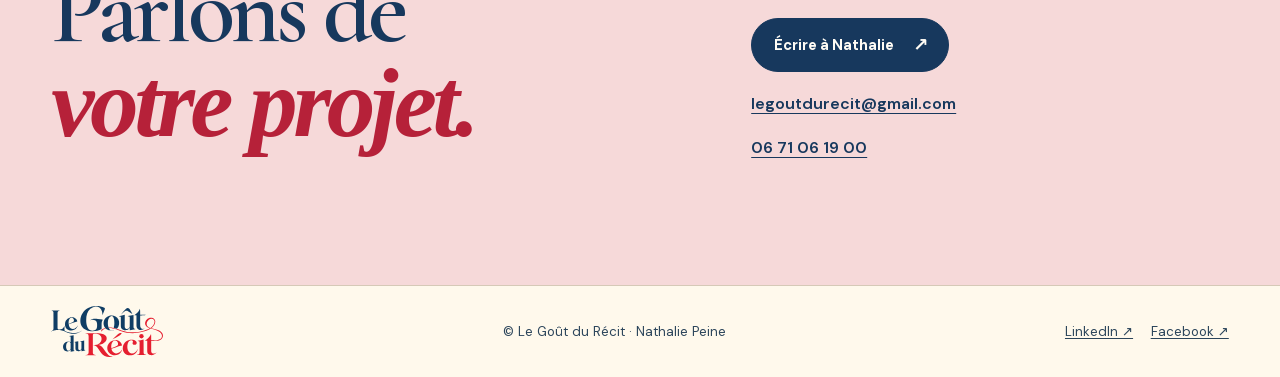
==== commit 24c4b099: "Mettre le prologue plein écran sous la navigation fixe" ====
--- a/index.html
+++ b/index.html
@@ -9,6 +9,7 @@
   <link rel="icon" href="assets/logo.svg" type="image/svg+xml">
   <link rel="preload" href="assets/fonts/cormorant.woff2" as="font" type="font/woff2" crossorigin>
   <link rel="stylesheet" href="styles.css">
+  <noscript><style>.prologue .prologue-identity {opacity:1}</style></noscript>
   <script src="site.js" defer></script>
 </head>
 <body>
@@ -26,38 +27,25 @@
       </nav>
     </div>
   </header>
+  <div class="prologue" data-prologue aria-hidden="true">
+    <div class="prologue-stage">
+      <video src="assets/prologue.mp4" preload="auto" muted playsinline disablepictureinpicture disableremoteplayback></video>
+      <img class="prologue-poster" src="assets/prologue.webp" width="1100" height="618" alt="" fetchpriority="high">
+      <div class="prologue-identity">
+        <img src="assets/logo.svg" width="377" height="174" alt="">
+        <span>Nathalie Peine</span>
+      </div>
+    </div>
+  </div>
 
   <main id="contenu">
-    <section class="hero" aria-labelledby="titre">
-      <div class="shell hero-grid">
-        <div class="hero-copy">
+    <section class="welcome section-space" aria-labelledby="titre">
+      <div class="shell welcome-grid">
+        <div>
           <p class="eyebrow"><span class="ink-mark" aria-hidden="true"></span> Lectures · Formations · Familles</p>
           <h1 id="titre">Les histoires <em>nous relient.</em></h1>
-          <p class="hero-intro">Je suis <strong>Nathalie Peine</strong>, lectrice et formatrice indépendante et nomade. J’ouvre des espaces pour lire, écouter et partager des récits, dès le plus jeune âge.</p>
-          <a class="button" href="#interventions">Découvrir mes interventions <span aria-hidden="true">↓</span></a>
         </div>
-        <figure class="film-rail" data-film>
-          <div class="film-sticky">
-            <div class="film-frame">
-              <video id="prologue" src="assets/prologue.mp4" preload="metadata" muted playsinline aria-hidden="true" tabindex="-1"></video>
-              <img class="film-poster" src="assets/prologue.webp" alt="" fetchpriority="high" width="1100" height="618">
-              <div class="film-end" aria-hidden="true">
-                <img src="assets/logo.svg" width="262" height="121" alt="">
-                <span>Nathalie Peine</span>
-              </div>
-            </div>
-            <figcaption class="film-caption">
-              <div class="film-label"><span>01</span> Prologue illustré</div>
-              <div class="film-controls" hidden>
-                <button class="play" type="button" aria-controls="prologue" aria-label="Lire l’animation">
-                  <svg viewBox="0 0 20 20" width="17" height="17" fill="none" aria-hidden="true"><path class="play-symbol" d="M7 4.5 15 10l-8 5.5z" fill="currentColor"/><path class="pause-symbol" d="M7 5v10m6-10v10" stroke="currentColor" stroke-width="2" stroke-linecap="round"/></svg>
-                </button>
-                <div class="film-meter" aria-hidden="true"><span></span></div>
-                <span class="film-hint">Défiler pour animer</span>
-              </div>
-            </figcaption>
-          </div>
-        </figure>
+        <p class="welcome-intro">Je suis <strong>Nathalie Peine</strong>, lectrice et formatrice indépendante et nomade. J’ouvre des espaces pour lire, écouter et partager des récits, dès le plus jeune âge.</p>
       </div>
     </section>
 
--- a/styles.css
+++ b/styles.css
@@ -22,7 +22,7 @@
 a {color:inherit;text-decoration:none}
 button {color:inherit;font:inherit}
 button:enabled {cursor:pointer}
-button[hidden],.film-controls[hidden] {display:none}
+button[hidden] {display:none}
 :focus-visible {outline:3px solid var(--red);outline-offset:5px}
 figure,p,h1,h2,h3 {margin:0}
 h1,h2,h3 {font-family:var(--serif);font-weight:600;line-height:.96;letter-spacing:-.045em}
@@ -48,42 +48,28 @@
 .menu-toggle {display:none;border:1px solid var(--line);background:var(--light);border-radius:100px;padding:.5rem .85rem;min-height:44px;font-weight:600}
 .menu-toggle span {display:inline-block;width:12px;height:9px;border-block:1px solid currentColor;margin-left:.3rem;vertical-align:1px}
 
-.hero {padding-block:clamp(1.9rem,4.6vw,4.45rem) clamp(2.6rem,4vw,4rem)}
-.hero-grid {display:grid;grid-template-columns:minmax(0,.88fr) minmax(0,1.12fr);gap:clamp(2rem,5.5vw,6rem);align-items:start}
-.hero-copy {position:sticky;top:calc(var(--header-height) + clamp(2.2rem,7vh,5rem));padding-top:clamp(1.2rem,4.2vw,4rem)}
+.prologue.is-scrollable::after {content:"";display:block;height:clamp(460px,86svh,940px)}
+.prologue-stage {position:sticky;top:var(--header-height);height:calc(100vh - var(--header-height));height:calc(100svh - var(--header-height));overflow:hidden;background:var(--paper)}
+.prologue video,.prologue-poster,.prologue-identity {position:absolute;inset:0;width:100%;height:100%}
+.prologue video,.prologue-poster {display:block;object-fit:cover}
+.prologue-poster {transition:opacity .15s ease}
+.prologue.has-frame .prologue-poster {opacity:0}
+.prologue-identity {display:flex;flex-direction:column;justify-content:center;align-items:center;gap:clamp(.75rem,2vw,1.6rem);background:var(--ink);color:var(--paper);opacity:0;transition:opacity .55s ease}
+.prologue.is-complete .prologue-identity {opacity:1}
+.prologue-identity img {width:min(64vw,27rem);filter:brightness(0) invert(1)}
+.prologue-identity span {font:600 clamp(1.7rem,4vw,3.15rem)/1 var(--serif)}
+
+.welcome-grid {display:grid;grid-template-columns:minmax(0,1.2fr) minmax(0,.8fr);gap:clamp(2rem,7vw,7rem);align-items:end}
 .eyebrow,.index {font:700 .73rem/1.5 var(--sans);text-transform:uppercase;letter-spacing:.15em;color:var(--red)}
 .ink-mark {display:inline-block;width:2rem;height:.53rem;margin-right:.35rem;vertical-align:1px;border-top:2px solid currentColor;border-radius:58% 42% 50% 49%;transform:rotate(-8deg)}
-.hero h1 {font-size:clamp(3.85rem,7.1vw,7.55rem);margin:.94rem 0 1.35rem;line-height:.85}
-.hero h1 em {display:block}
-.hero-intro {max-width:28rem;font-size:clamp(1rem,1.35vw,1.2rem);margin-bottom:1.7rem}
+.welcome h1 {font-size:clamp(3.85rem,7.1vw,7.55rem);margin-top:.94rem;line-height:.85}
+.welcome h1 em {display:block}
+.welcome-intro {max-width:30rem;font-size:clamp(1.08rem,1.75vw,1.35rem)}
 .button {display:inline-flex;align-items:center;justify-content:space-between;gap:1.2rem;min-height:49px;max-width:100%;padding:.68rem 1.2rem .68rem 1.36rem;border:1px solid var(--ink);border-radius:100px;background:var(--ink);color:var(--light);font-size:.92rem;font-weight:700;transition:background .2s,color .2s,border .2s}
 .button span {font-size:1.15rem}
 .button:hover {background:var(--red);border-color:var(--red)}
 .button-light {background:var(--paper);color:var(--ink);border-color:var(--paper)}
 .button-light:hover {background:var(--rose);border-color:var(--rose)}
-.film-rail {min-width:0}
-.film-rail.is-scrubbing::after {content:"";display:block;height:clamp(375px,53vh,480px)}
-.film-sticky {position:sticky;top:calc(var(--header-height) + 24px)}
-.film-frame {position:relative;aspect-ratio:1.51;isolation:isolate;overflow:hidden;border:1px solid var(--line);background:var(--paper);border-radius:.42rem}
-.film-frame video,.film-poster,.film-end {position:absolute;inset:0;width:100%;height:100%}
-.film-frame video,.film-poster {object-fit:cover}
-.film-poster {transition:opacity .1s}
-.film-rail.is-visible .film-poster {opacity:0}
-.film-end {display:flex;flex-direction:column;justify-content:center;align-items:center;gap:clamp(.4rem,1.5vw,1rem);background:#17385d;color:#fff9ec;opacity:0;visibility:hidden;transition:opacity .24s,visibility .24s}
-.film-rail.is-finished .film-end {visibility:visible;opacity:1}
-.film-end img {width:min(47%,16rem);filter:brightness(0) invert(1)}
-.film-end span {font:600 clamp(1.35rem,3vw,2.45rem)/1 var(--serif)}
-.film-caption {display:flex;align-items:center;justify-content:space-between;gap:.65rem;min-height:60px;padding-top:.25rem;color:var(--body)}
-.film-label {display:flex;align-items:center;gap:.6rem;font-weight:600;font-size:.82rem}
-.film-label span {color:var(--red);font-size:.72rem;font-weight:700;letter-spacing:.08em}
-.film-controls {display:flex;align-items:center;justify-content:flex-end;gap:.65rem}
-.play {display:grid;place-items:center;flex:0 0 44px;width:44px;height:44px;background:transparent;border:1px solid var(--line);border-radius:50%}
-.play:hover {background:var(--light);border-color:var(--ink)}
-.pause-symbol,.is-playing .play-symbol {display:none}
-.is-playing .pause-symbol {display:block}
-.film-meter {width:clamp(1.7rem,4.4vw,4.25rem);height:2px;background:var(--line)}
-.film-meter span {display:block;width:100%;height:100%;background:var(--red);transform:scaleX(var(--progress,0));transform-origin:left}
-.film-hint {font-size:.75rem;white-space:nowrap}
 
 .section-head {display:flex;justify-content:space-between;align-items:end;gap:1.5rem;margin-bottom:clamp(1.6rem,4vw,3.3rem)}
 .section-head h2,.truck h2,.about h2,.contact h2,.detail-head h1 {margin:.75rem 0 0}
@@ -168,13 +154,6 @@
 .detail-contact {border-bottom:0}
 .detail-contact h2 {font-size:clamp(3rem,6.3vw,5.8rem)}
 
-@media (max-width: 1040px) {
-  .hero-grid {grid-template-columns:minmax(0,.9fr) minmax(0,1.1fr);gap:clamp(1.65rem,3.8vw,3.1rem)}
-  .hero h1 {font-size:clamp(3.45rem,7.9vw,6rem)}
-  .film-frame {aspect-ratio:1.35}
-  .film-caption {align-items:center}
-  .film-meter {display:none}
-}
 @media (max-width: 740px) {
   :root {--header-height:70px}
   .brand img {width:106px}
@@ -187,14 +166,8 @@
   .header-inner:has(.menu-toggle[aria-expanded="true"]) .navigation {display:flex;align-items:stretch;flex-direction:column;gap:.15rem}
   .navigation a {padding-inline:.55rem}
   .navigation .nav-contact {justify-content:space-between;padding-inline:.85rem}
-  .hero-grid,.truck-grid,.about-grid,.contact-grid,.detail-grid,.detail-section {grid-template-columns:1fr;gap:1.65rem}
-  .hero-copy {position:static;padding-top:0}
-  .hero h1 {font-size:clamp(3.45rem,11vw,5.9rem);margin:.7rem 0 1.1rem}
-  .hero-intro {margin-bottom:1.1rem}
-  .film-frame {aspect-ratio:1.55}
-  .film-sticky {top:calc(var(--header-height) + 12px)}
-  .film-rail.is-scrubbing::after {height:clamp(320px,45vh,405px)}
-  .film-caption {min-height:54px}
+  .welcome-grid,.truck-grid,.about-grid,.contact-grid,.detail-grid,.detail-section {grid-template-columns:1fr;gap:1.65rem}
+  .welcome h1 {font-size:clamp(3.45rem,11vw,5.9rem);margin-top:.7rem}
   .section-head {flex-direction:column;align-items:start;gap:.75rem}
   .activity-grid,.journal-grid {grid-template-columns:repeat(2,minmax(0,1fr));gap:1.15rem}
   .about-image {max-width:31rem}
@@ -207,10 +180,6 @@
   .footer-inner {align-items:start;flex-direction:column;gap:.45rem}
   .section-space {padding-block:3.6rem}
 }
-@media (max-height: 655px) and (min-width:741px) {
-  .film-frame {max-height:calc(100svh - var(--header-height) - 95px)}
-  .hero-copy {padding-top:0}
-}
 @media (prefers-reduced-motion:reduce) {
   *,*::before,*::after {scroll-behavior:auto!important;transition:none!important}
   .activity-link:hover .activity-media img {transform:none}
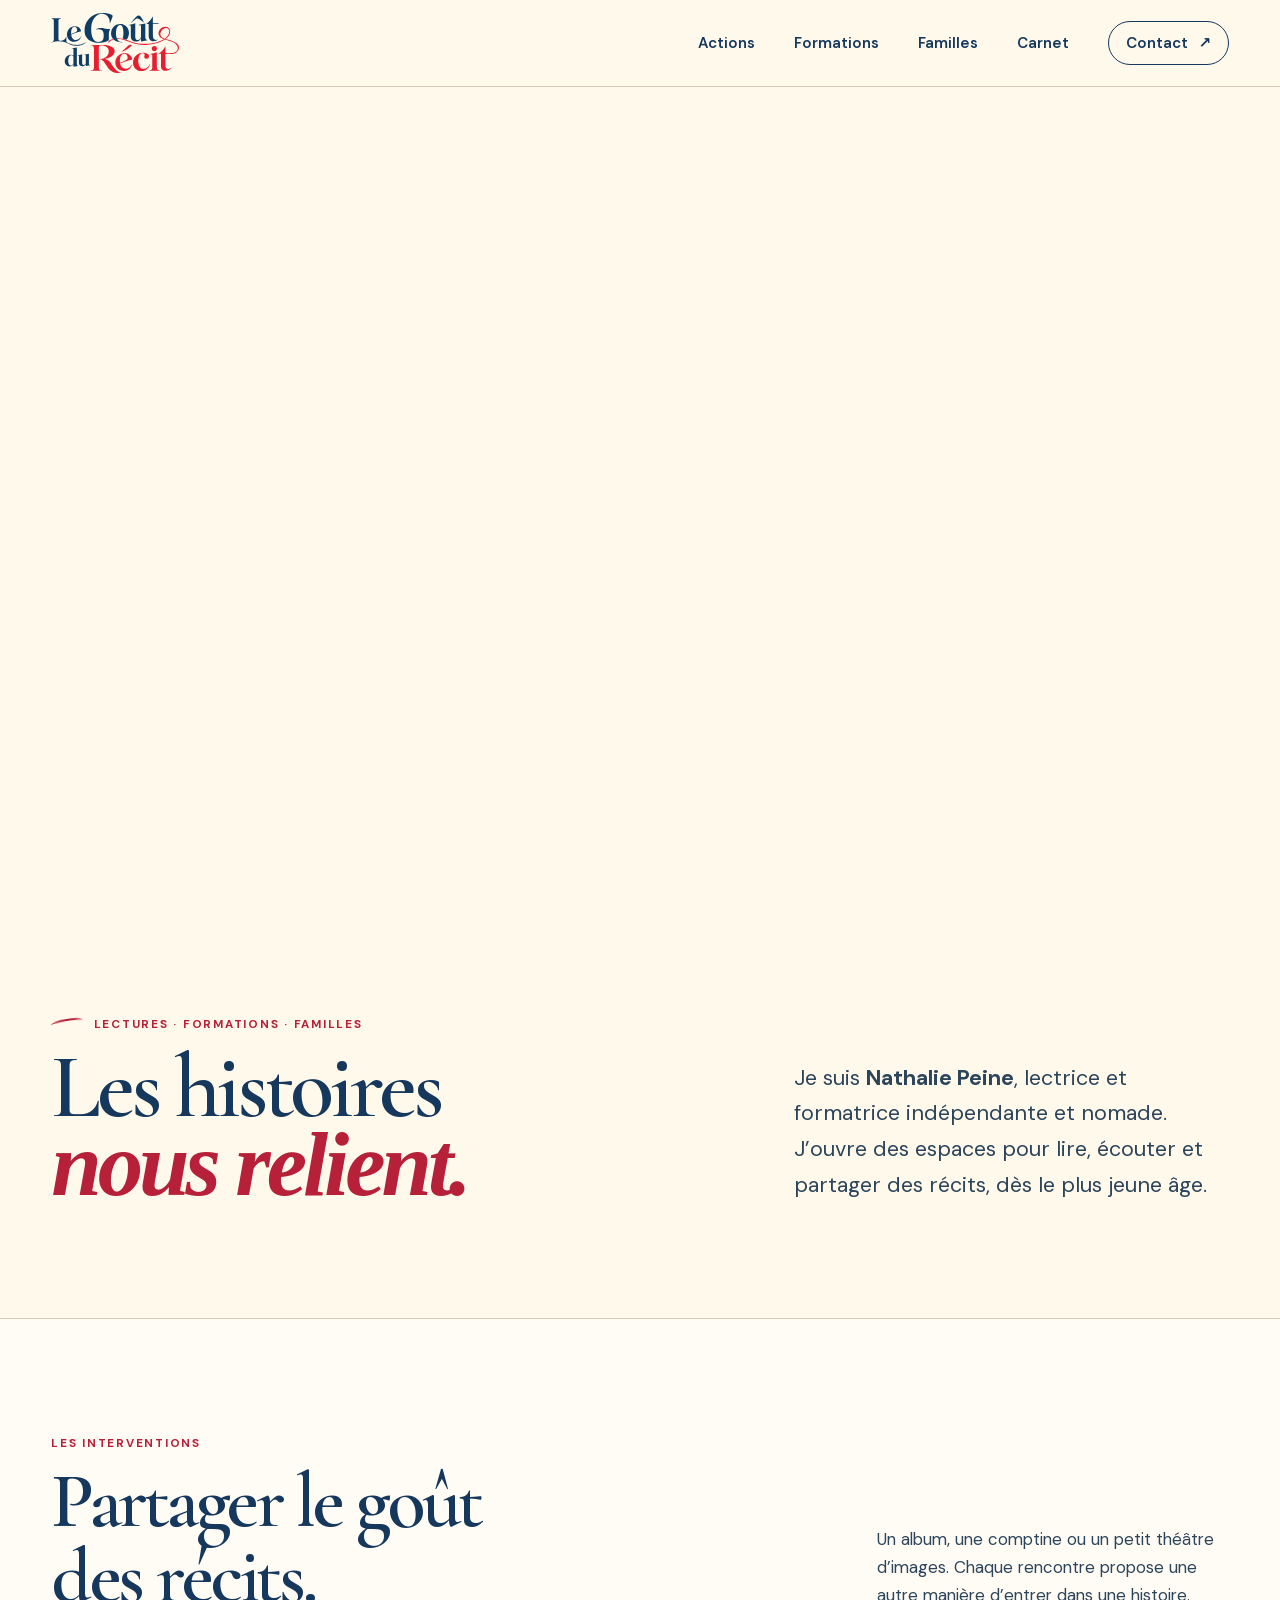
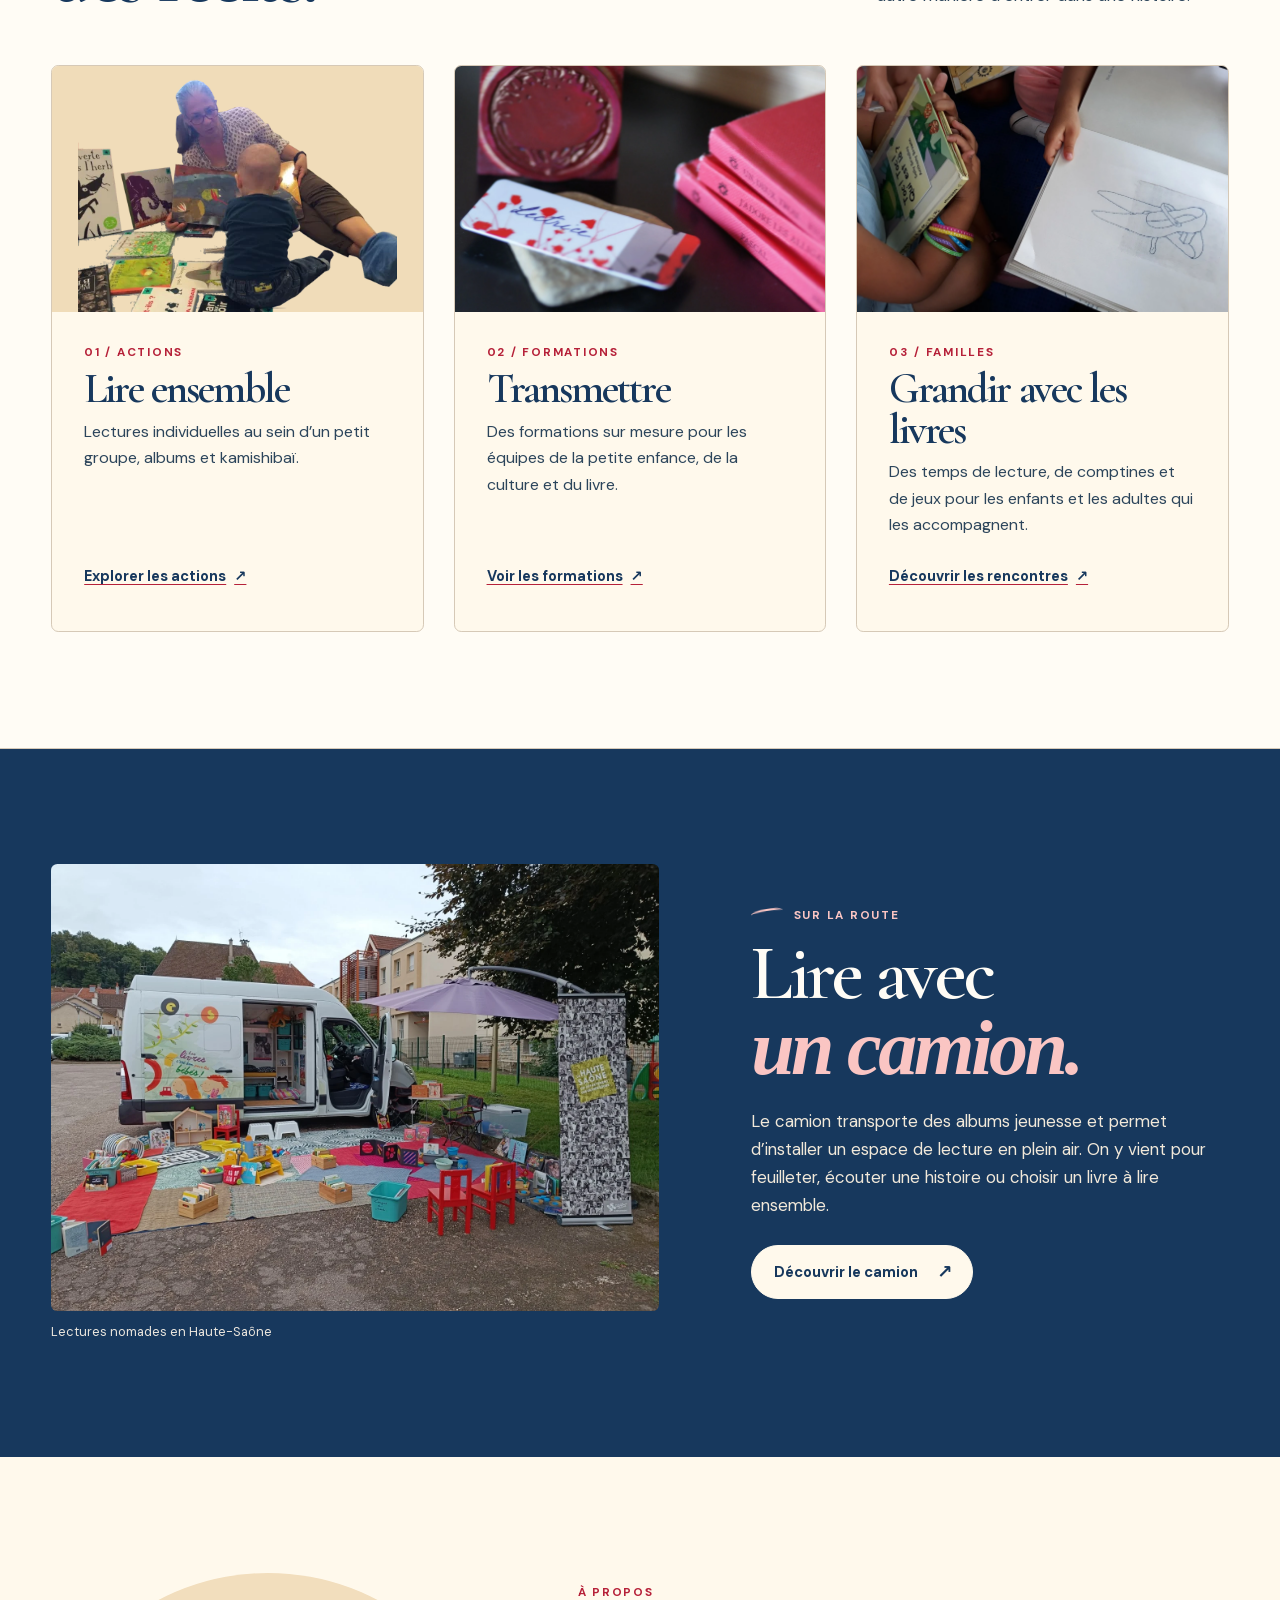
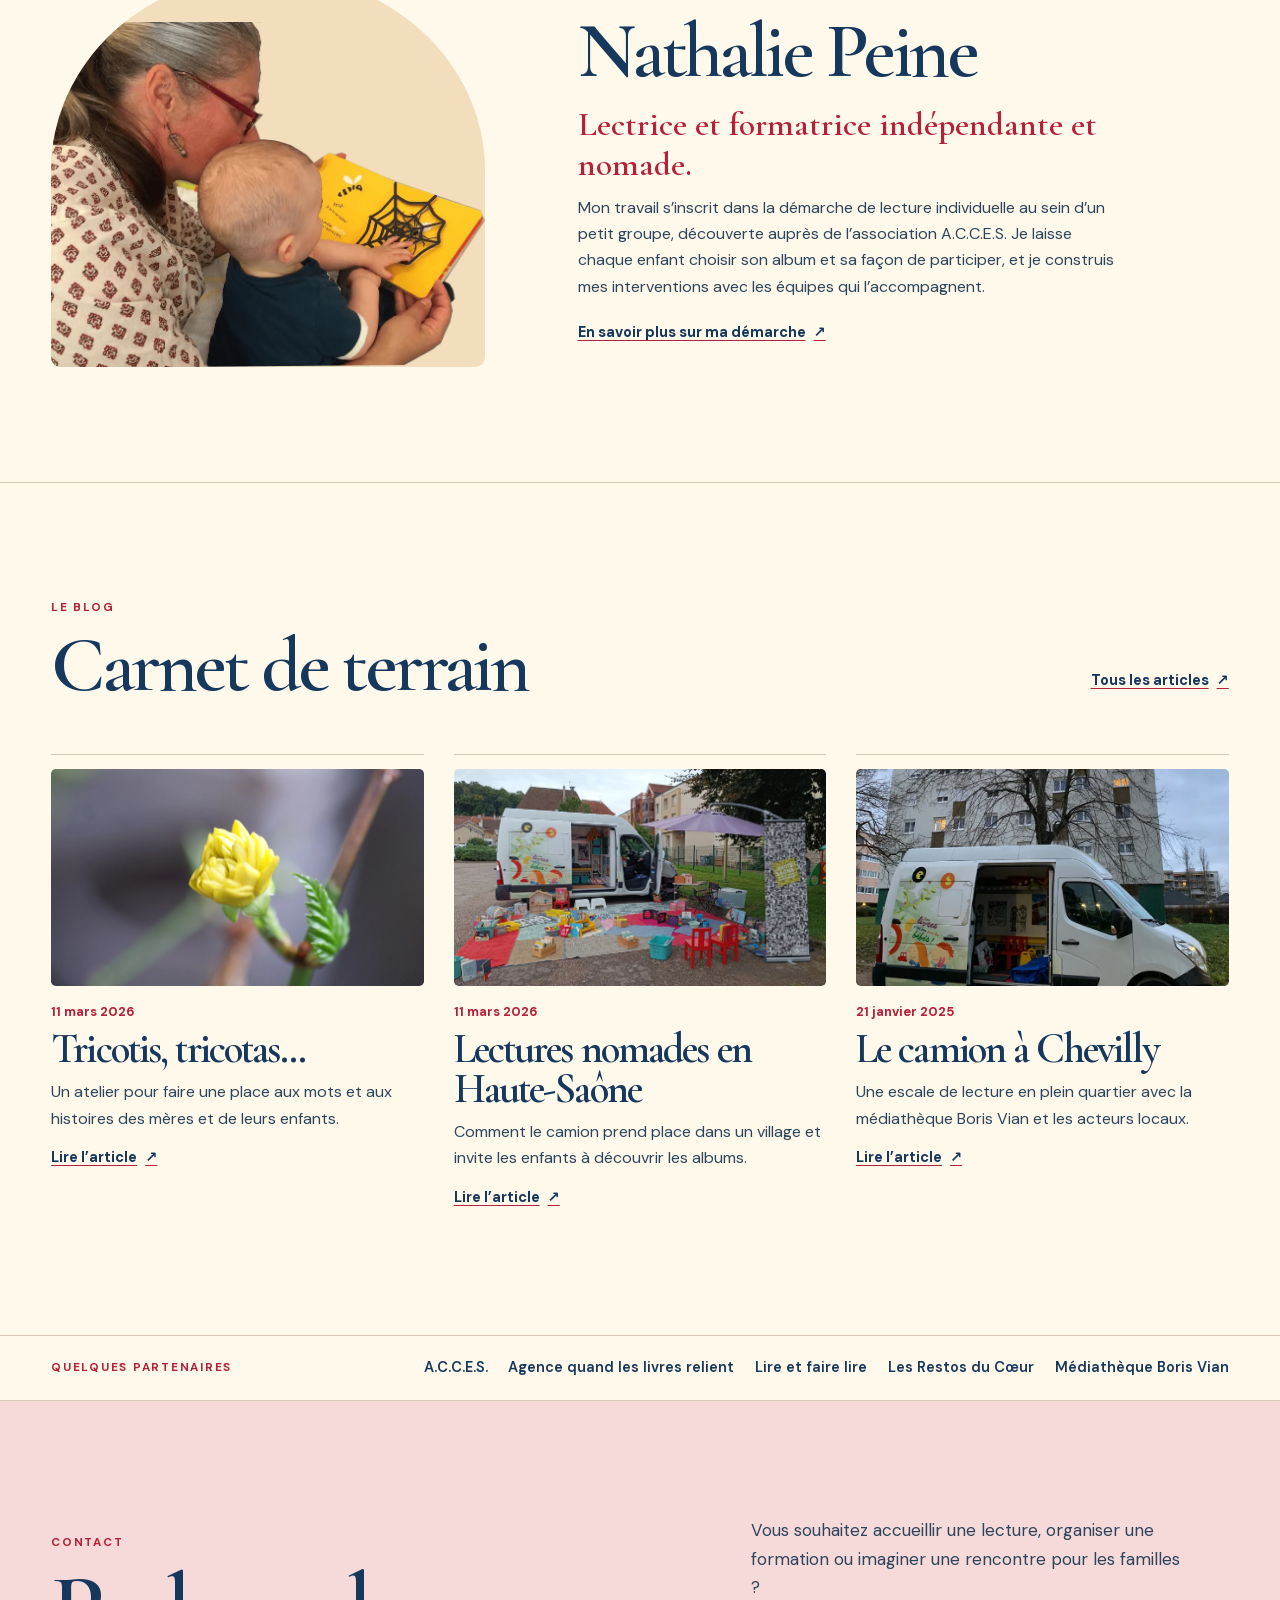
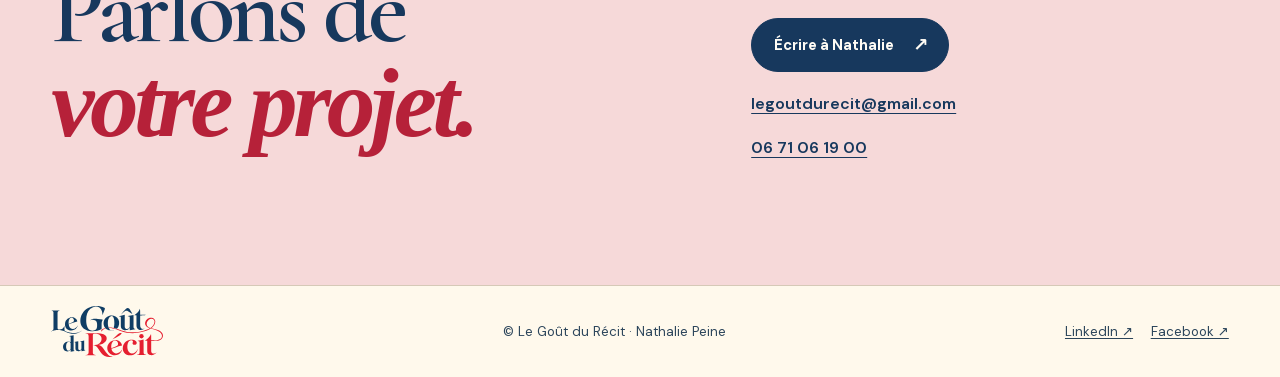
==== commit aaebb13b: "Afficher un fond beige avant le défilement du prologue" ====
--- a/index.html
+++ b/index.html
@@ -9,7 +9,6 @@
   <link rel="icon" href="assets/logo.svg" type="image/svg+xml">
   <link rel="preload" href="assets/fonts/cormorant.woff2" as="font" type="font/woff2" crossorigin>
   <link rel="stylesheet" href="styles.css">
-  <noscript><style>.prologue .prologue-identity {opacity:1}</style></noscript>
   <script src="site.js" defer></script>
 </head>
 <body>
@@ -30,7 +29,6 @@
   <div class="prologue" data-prologue aria-hidden="true">
     <div class="prologue-stage">
       <video src="assets/prologue.mp4" preload="auto" muted playsinline disablepictureinpicture disableremoteplayback></video>
-      <img class="prologue-poster" src="assets/prologue.webp" width="1100" height="618" alt="" fetchpriority="high">
       <div class="prologue-identity">
         <img src="assets/logo.svg" width="377" height="174" alt="">
         <span>Nathalie Peine</span>
--- a/styles.css
+++ b/styles.css
@@ -50,10 +50,9 @@
 
 .prologue.is-scrollable::after {content:"";display:block;height:clamp(460px,86svh,940px)}
 .prologue-stage {position:sticky;top:var(--header-height);height:calc(100vh - var(--header-height));height:calc(100svh - var(--header-height));overflow:hidden;background:var(--paper)}
-.prologue video,.prologue-poster,.prologue-identity {position:absolute;inset:0;width:100%;height:100%}
-.prologue video,.prologue-poster {display:block;object-fit:cover}
-.prologue-poster {transition:opacity .15s ease}
-.prologue.has-frame .prologue-poster {opacity:0}
+.prologue video,.prologue-identity {position:absolute;inset:0;width:100%;height:100%}
+.prologue video {display:block;object-fit:cover;opacity:0}
+.prologue.has-frame video {opacity:1}
 .prologue-identity {display:flex;flex-direction:column;justify-content:center;align-items:center;gap:clamp(.75rem,2vw,1.6rem);background:var(--ink);color:var(--paper);opacity:0;transition:opacity .55s ease}
 .prologue.is-complete .prologue-identity {opacity:1}
 .prologue-identity img {width:min(64vw,27rem);filter:brightness(0) invert(1)}
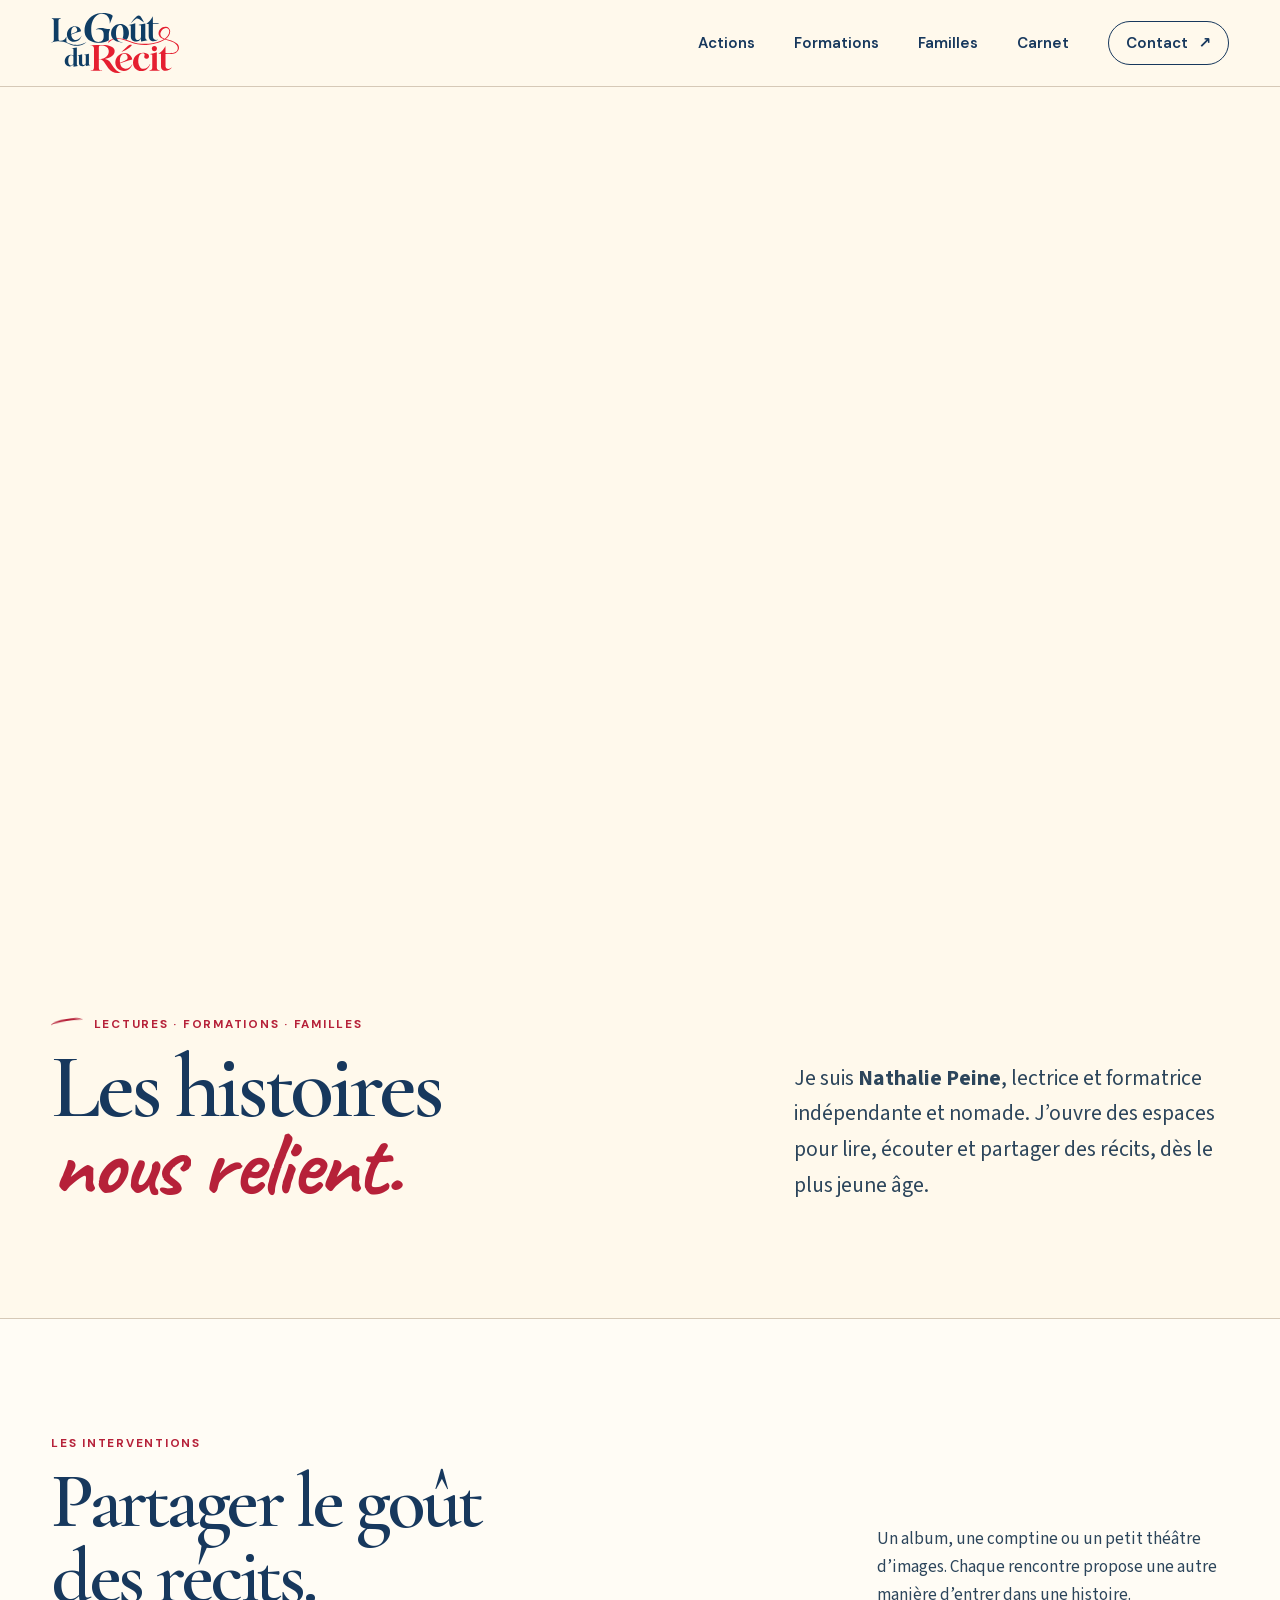
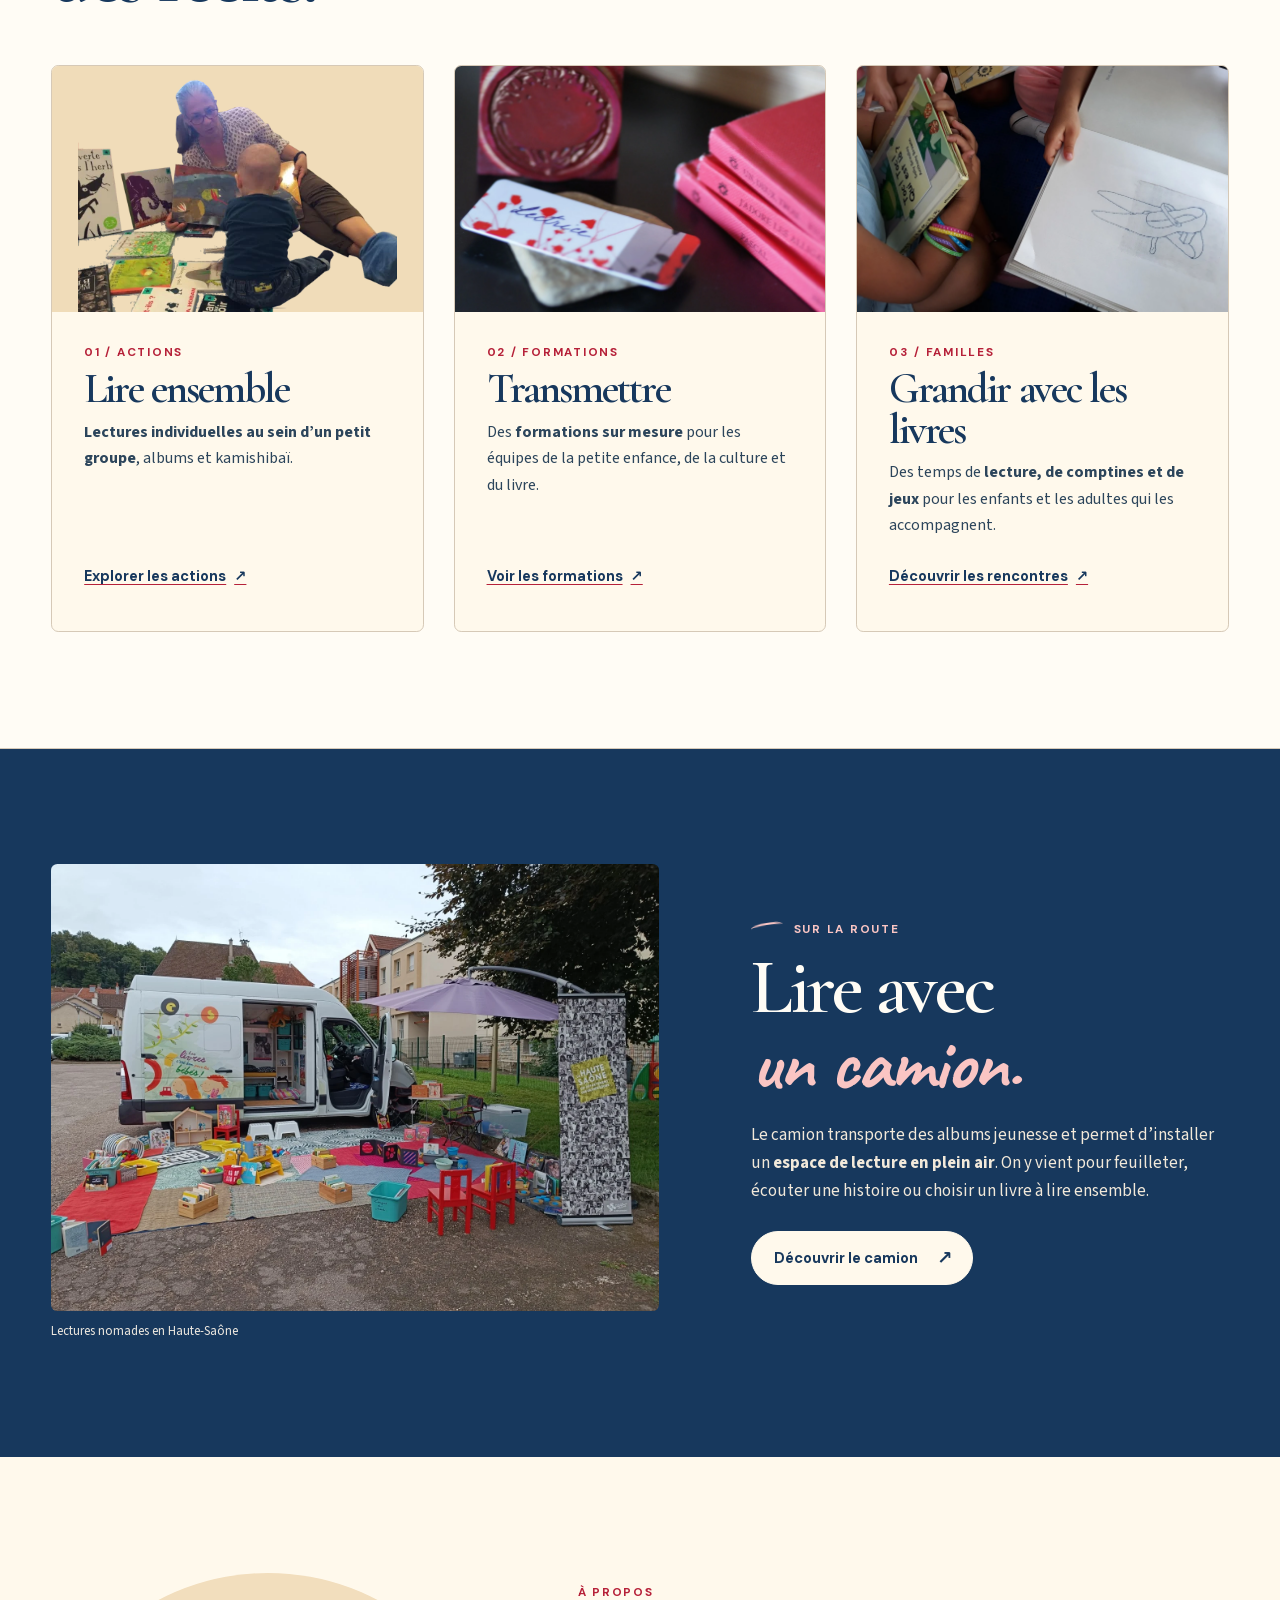
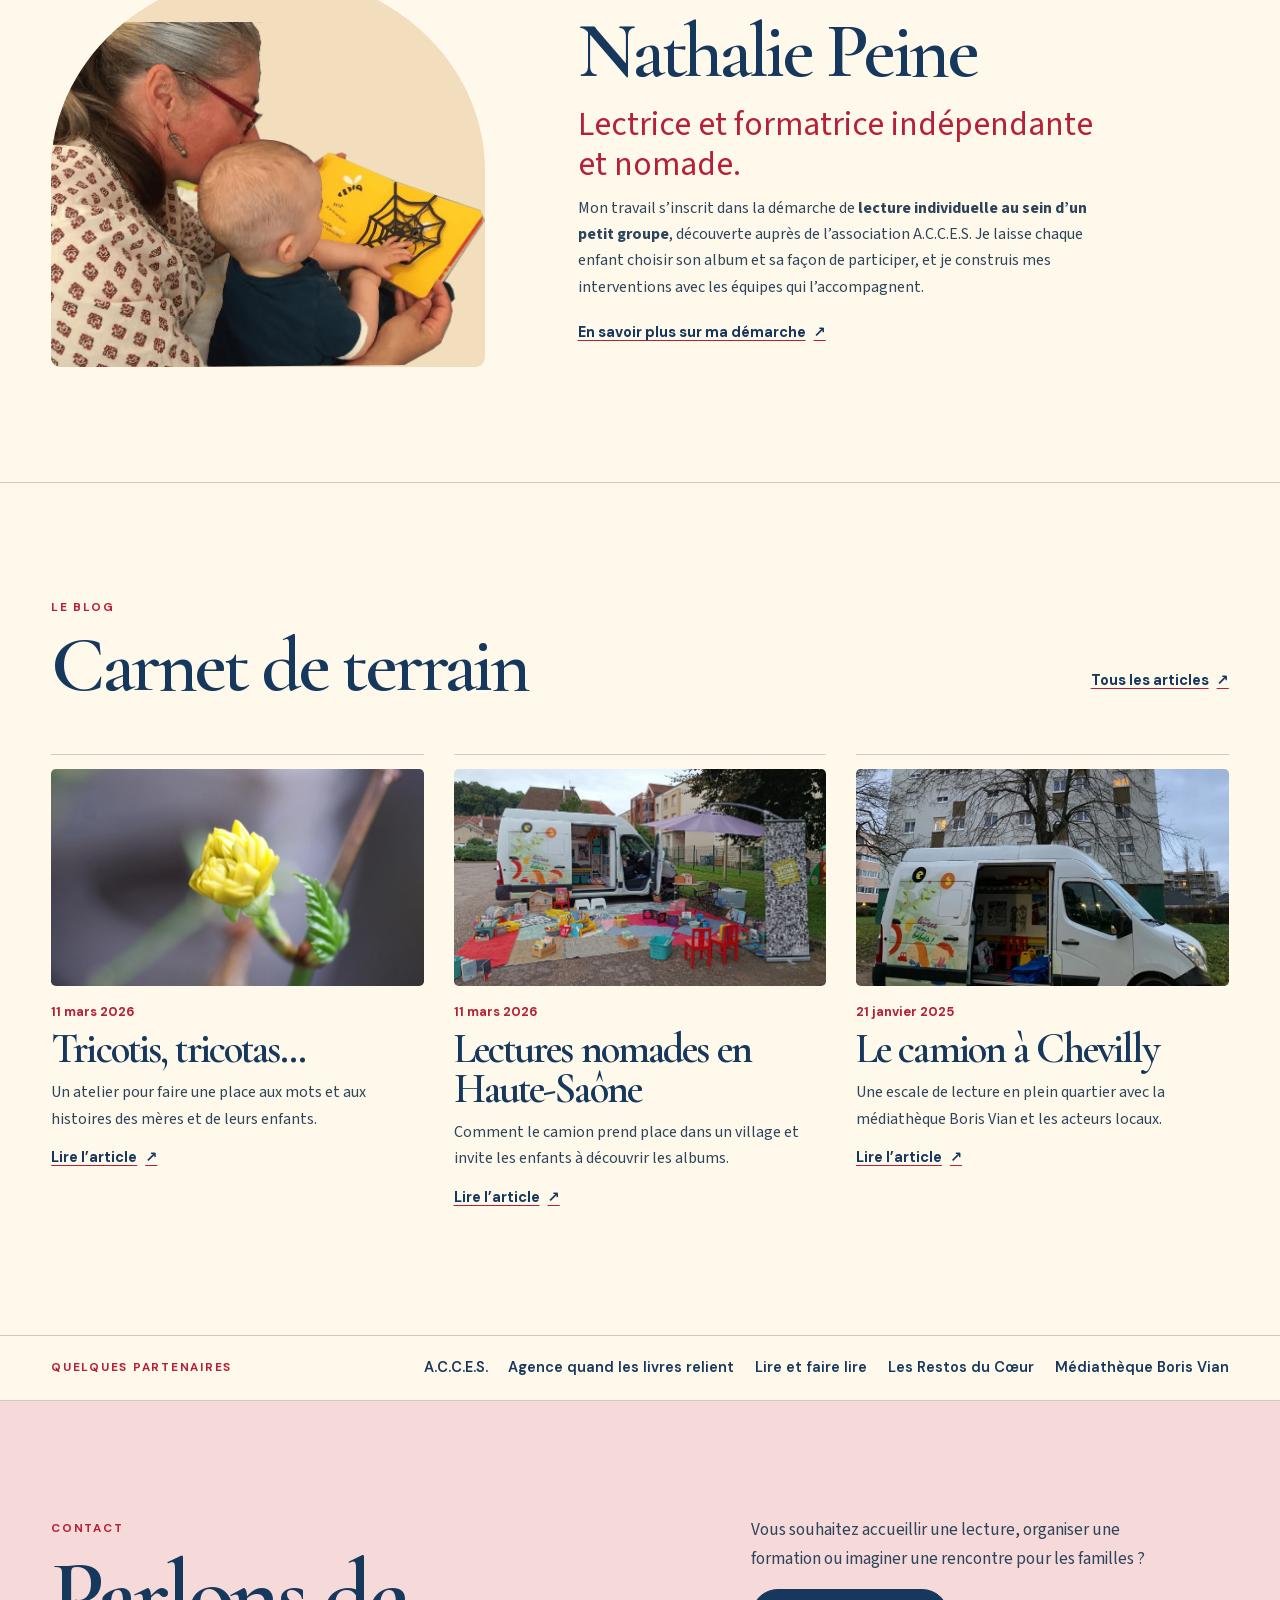
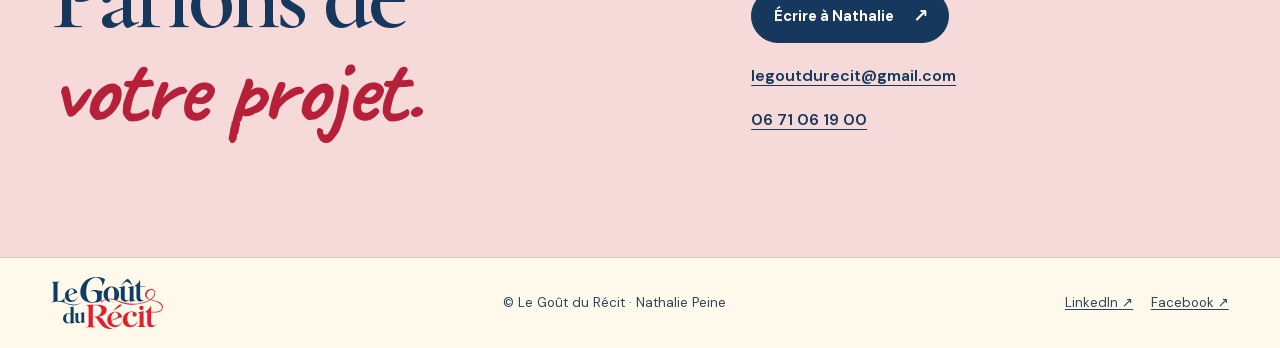
==== commit 2b9ba978: "Appliquer les accents manuscrits et la hiérarchie du texte courant" ====
--- a/index.html
+++ b/index.html
@@ -57,19 +57,19 @@
           <article class="activity">
             <a class="activity-link" href="actions.html">
               <div class="activity-media activity-cutout"><img src="assets/photos/illustration-actions.webp" loading="lazy" alt="Une lecture avec un tout-petit, entourés d’albums jeunesse" width="441" height="322"></div>
-              <div class="activity-body"><span class="index">01 / Actions</span><h3>Lire ensemble</h3><p>Lectures individuelles au sein d’un petit groupe, albums et kamishibaï.</p><span class="text-link">Explorer les actions <span aria-hidden="true">↗</span></span></div>
+              <div class="activity-body"><span class="index">01 / Actions</span><h3>Lire ensemble</h3><p><strong>Lectures individuelles au sein d’un petit groupe</strong>, albums et kamishibaï.</p><span class="text-link">Explorer les actions <span aria-hidden="true">↗</span></span></div>
             </a>
           </article>
           <article class="activity">
             <a class="activity-link" href="formations.html">
               <div class="activity-media"><img src="assets/photos/formation.webp" loading="lazy" alt="Matériel de lecture et cartes illustrées utilisés en formation" width="1500" height="1004"></div>
-              <div class="activity-body"><span class="index">02 / Formations</span><h3>Transmettre</h3><p>Des formations sur mesure pour les équipes de la petite enfance, de la culture et du livre.</p><span class="text-link">Voir les formations <span aria-hidden="true">↗</span></span></div>
+              <div class="activity-body"><span class="index">02 / Formations</span><h3>Transmettre</h3><p>Des <strong>formations sur mesure</strong> pour les équipes de la petite enfance, de la culture et du livre.</p><span class="text-link">Voir les formations <span aria-hidden="true">↗</span></span></div>
             </a>
           </article>
           <article class="activity">
             <a class="activity-link" href="familles.html">
               <div class="activity-media activity-families"><img src="assets/photos/familles-lecture.webp" loading="lazy" alt="Des enfants feuillettent des albums pendant une rencontre de lecture" width="1500" height="1125"></div>
-              <div class="activity-body"><span class="index">03 / Familles</span><h3>Grandir avec les livres</h3><p>Des temps de lecture, de comptines et de jeux pour les enfants et les adultes qui les accompagnent.</p><span class="text-link">Découvrir les rencontres <span aria-hidden="true">↗</span></span></div>
+              <div class="activity-body"><span class="index">03 / Familles</span><h3>Grandir avec les livres</h3><p>Des temps de <strong>lecture, de comptines et de jeux</strong> pour les enfants et les adultes qui les accompagnent.</p><span class="text-link">Découvrir les rencontres <span aria-hidden="true">↗</span></span></div>
             </a>
           </article>
         </div>
@@ -85,7 +85,7 @@
         <div class="truck-copy">
           <p class="eyebrow"><span class="ink-mark" aria-hidden="true"></span> Sur la route</p>
           <h2 id="camion-titre">Lire avec<br><em>un camion.</em></h2>
-          <p>Le camion transporte des albums jeunesse et permet d’installer un espace de lecture en plein air. On y vient pour feuilleter, écouter une histoire ou choisir un livre à lire ensemble.</p>
+          <p>Le camion transporte des albums jeunesse et permet d’installer un <strong>espace de lecture en plein air</strong>. On y vient pour feuilleter, écouter une histoire ou choisir un livre à lire ensemble.</p>
           <a class="button button-light" href="actions.html#camion">Découvrir le camion <span aria-hidden="true">↗</span></a>
         </div>
       </div>
@@ -98,7 +98,7 @@
           <p class="eyebrow">À propos</p>
           <h2 id="nathalie-titre">Nathalie Peine</h2>
           <p class="lead">Lectrice et formatrice indépendante et nomade.</p>
-          <p>Mon travail s’inscrit dans la démarche de lecture individuelle au sein d’un petit groupe, découverte auprès de l’association A.C.C.E.S. Je laisse chaque enfant choisir son album et sa façon de participer, et je construis mes interventions avec les équipes qui l’accompagnent.</p>
+          <p>Mon travail s’inscrit dans la démarche de <strong>lecture individuelle au sein d’un petit groupe</strong>, découverte auprès de l’association A.C.C.E.S. Je laisse chaque enfant choisir son album et sa façon de participer, et je construis mes interventions avec les équipes qui l’accompagnent.</p>
           <a class="text-link" href="actions.html#demarche">En savoir plus sur ma démarche <span aria-hidden="true">↗</span></a>
         </div>
       </div>
--- a/styles.css
+++ b/styles.css
@@ -1,6 +1,10 @@
 @font-face{font-family:Cormorant;src:url("assets/fonts/cormorant.woff2") format("woff2");font-style:normal;font-weight:500 700;font-display:swap}
-@font-face{font-family:Cormorant;src:url("assets/fonts/cormorant-italic.woff2") format("woff2");font-style:italic;font-weight:500 700;font-display:swap}
 @font-face{font-family:"DM Sans";src:url("assets/fonts/dm-sans.woff2") format("woff2");font-style:normal;font-weight:400 700;font-display:swap}
+@font-face{font-family:"Bradley Hand";src:local("BradleyHandITCTT-Bold"),local("Bradley Hand Bold"),local("BradleyHandITCStd-Bold");font-style:normal;font-weight:700;font-display:swap}
+@font-face{font-family:Caveat;src:url("assets/fonts/caveat-bold.woff2") format("woff2");font-style:normal;font-weight:700;font-display:swap}
+@font-face{font-family:"Myriad Pro";src:local("MyriadPro-Regular"),local("Myriad Pro Regular");font-style:normal;font-weight:400;font-display:swap}
+@font-face{font-family:"Myriad Pro";src:local("MyriadPro-Bold"),local("Myriad Pro Bold");font-style:normal;font-weight:700;font-display:swap}
+@font-face{font-family:"Source Sans 3";src:url("assets/fonts/source-sans-3.woff2") format("woff2");font-style:normal;font-weight:400 700;font-display:swap}
 
 :root {
   color-scheme:light;
@@ -14,6 +18,8 @@
   --header-height:86px;
   --serif:Cormorant,Georgia,serif;
   --sans:"DM Sans",system-ui,sans-serif;
+  --script:"Bradley Hand",Caveat,cursive;
+  --copy:"Myriad Pro","Source Sans 3",var(--sans);
 }
 *,*::before,*::after {box-sizing:border-box}
 html {scroll-behavior:smooth;scroll-padding-top:calc(var(--header-height) + 24px)}
@@ -28,9 +34,11 @@
 h1,h2,h3 {font-family:var(--serif);font-weight:600;line-height:.96;letter-spacing:-.045em}
 h2 {font-size:clamp(3rem,6.1vw,6.1rem)}
 h3 {font-size:clamp(2.05rem,3.3vw,3.1rem)}
-h1 em,h2 em {font-weight:600;color:var(--red)}
+:is(h1,h2,h3) em {font-family:var(--script);font-style:normal;font-weight:700;letter-spacing:-.025em;color:var(--red)}
 ul {padding-inline-start:1.25rem}
-p {color:var(--body)}
+p {color:var(--body);font-family:var(--copy)}
+figcaption,.detail-section li {font-family:var(--copy)}
+strong {font-weight:700}
 .shell {width:min(100% - clamp(2rem,8vw,9rem), 1300px);margin-inline:auto}
 .section-space {padding-block:clamp(4rem,9vw,8.25rem)}
 .skip-link {position:fixed;top:8px;left:8px;z-index:15;transform:translateY(-160%);padding:.7rem 1rem;background:var(--ink);color:var(--light)}
@@ -102,7 +110,7 @@
 .about-grid {grid-template-columns:minmax(0,.8fr) minmax(0,1.2fr)}
 .about-image {border-radius:50% 50% .6rem .6rem;background:#f2debd;aspect-ratio:1.1;overflow:hidden}
 .about-image img {width:100%;height:100%;object-fit:contain;object-position:center bottom}
-.about .lead {margin:1rem 0 .65rem;color:var(--red);font:600 clamp(1.55rem,2.7vw,2.1rem)/1.18 var(--serif)}
+.about .lead {margin:1rem 0 .65rem;color:var(--red);font:400 clamp(1.55rem,2.7vw,2.1rem)/1.18 var(--copy)}
 .about p:not(.eyebrow) {max-width:34rem}
 .about .text-link {margin-top:.7rem}
 .journal-entry a {display:block;border-top:1px solid var(--line);padding-top:.85rem}
@@ -130,7 +138,7 @@
 .footer-links a {display:flex;align-items:center;min-height:44px;text-decoration:underline;text-underline-offset:.18em}
 
 .detail-hero {padding-block:clamp(2.6rem,6.5vw,6.75rem);border-bottom:1px solid var(--line)}
-.breadcrumb {font-size:.85rem;margin-bottom:1.25rem}
+.breadcrumb {font-family:var(--sans);font-size:.85rem;margin-bottom:1.25rem}
 .breadcrumb a {text-decoration:underline;text-underline-offset:.2em}
 .detail-grid,.detail-section {display:grid;grid-template-columns:minmax(0,1fr) minmax(0,.9fr);gap:clamp(2rem,6vw,7rem);align-items:center}
 .detail-head h1 {font-size:clamp(4rem,8.3vw,7.5rem)}
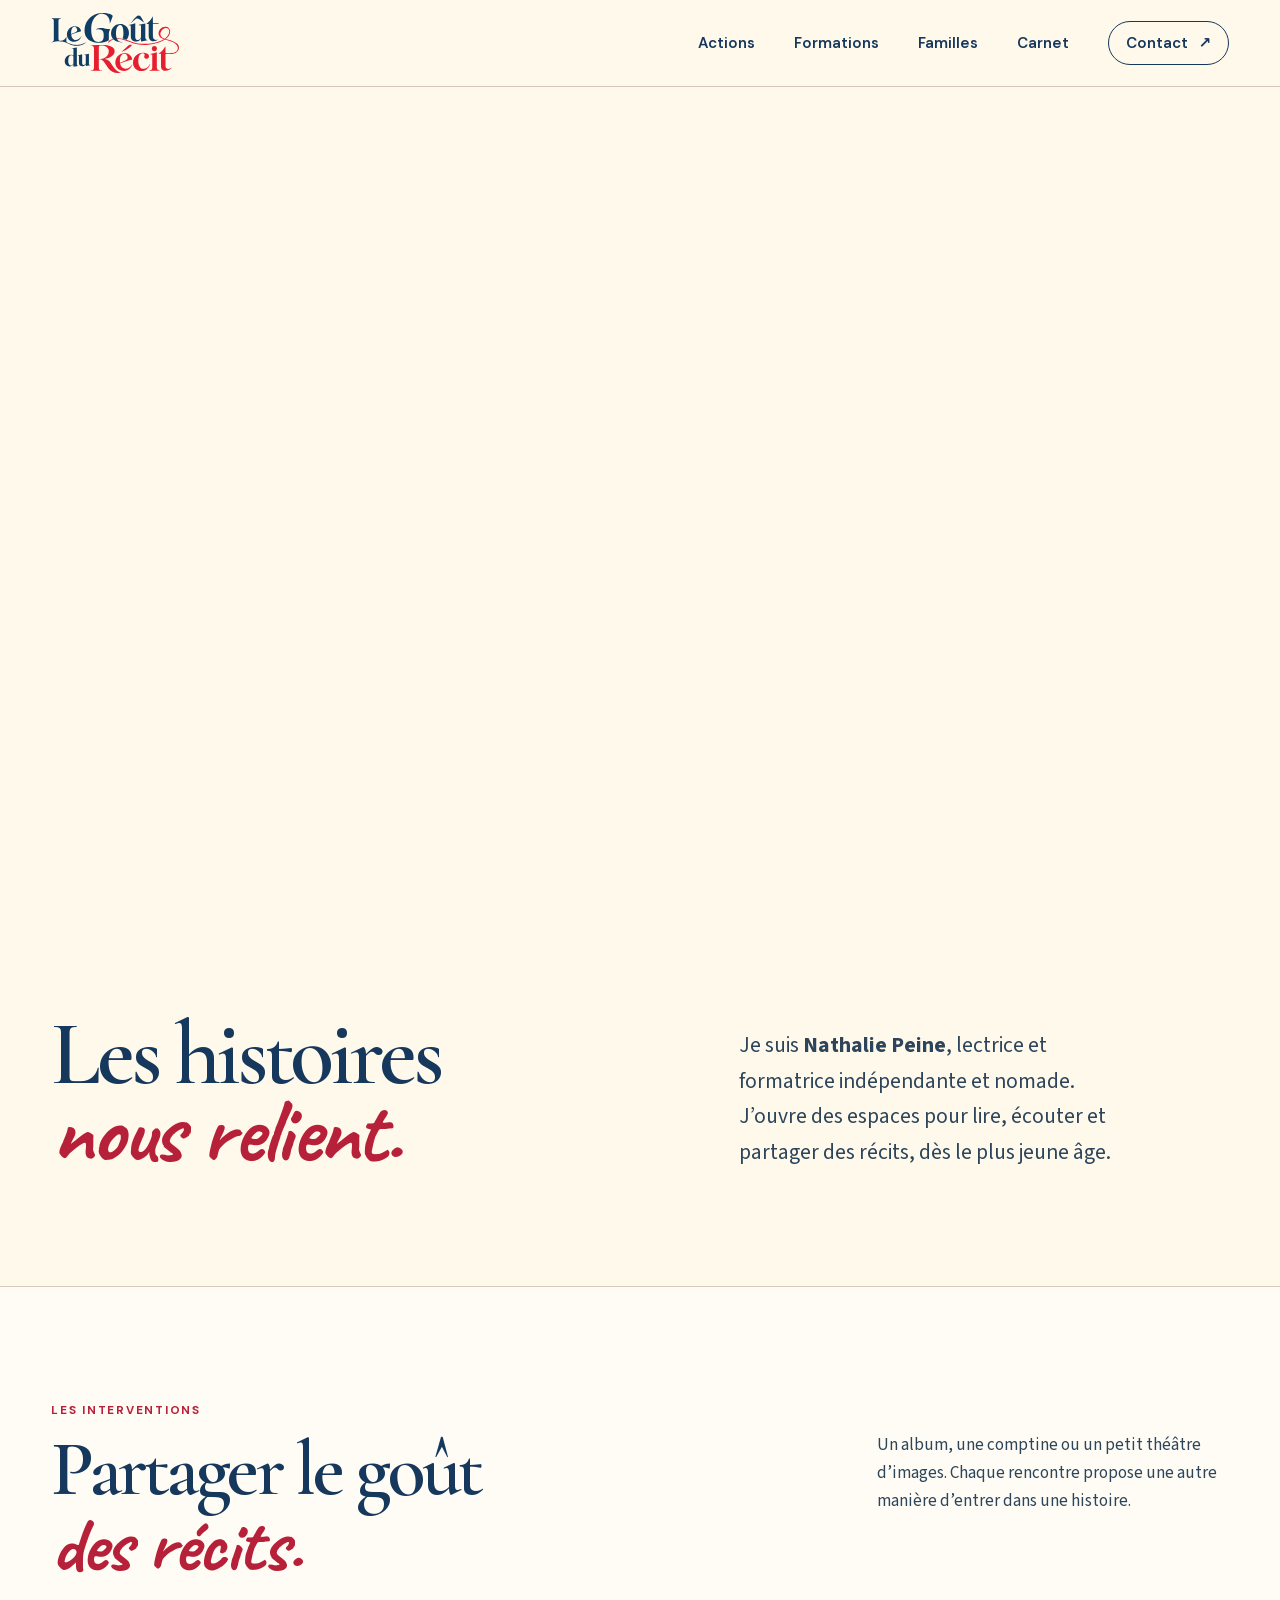
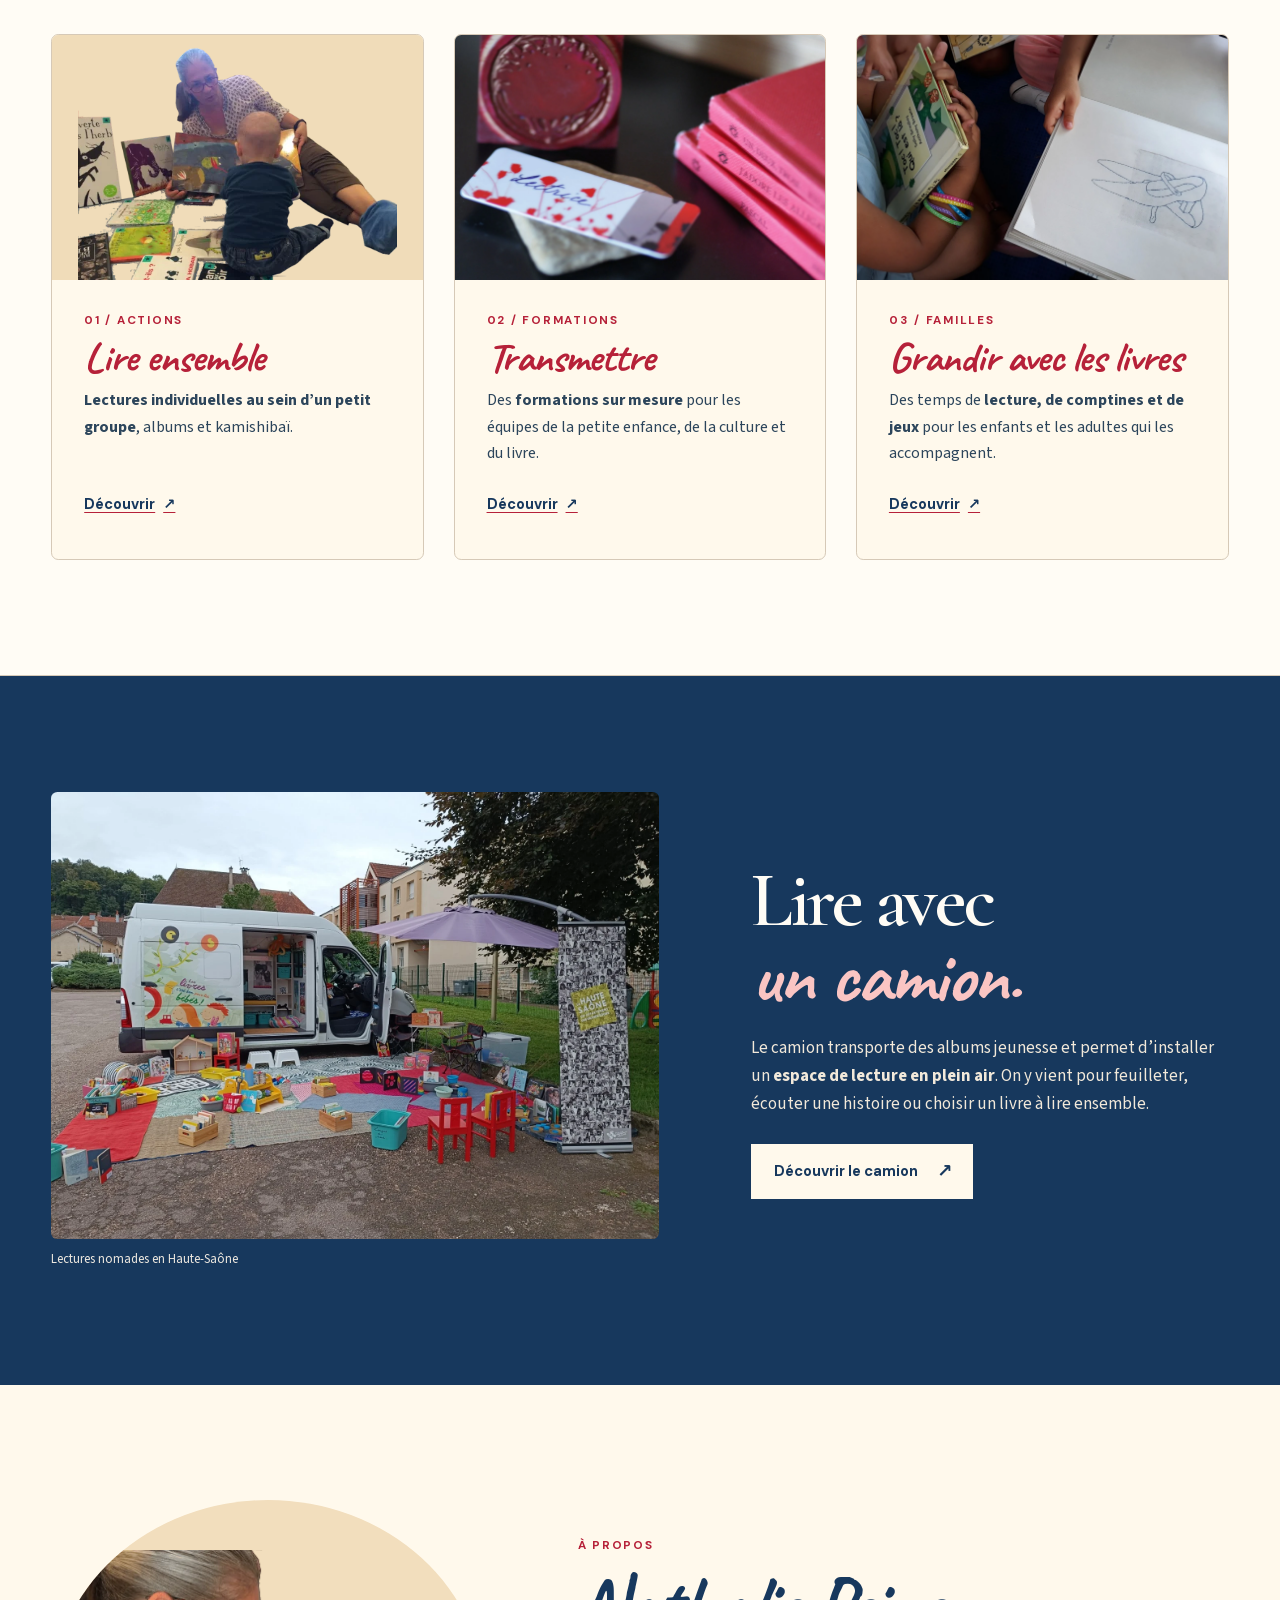
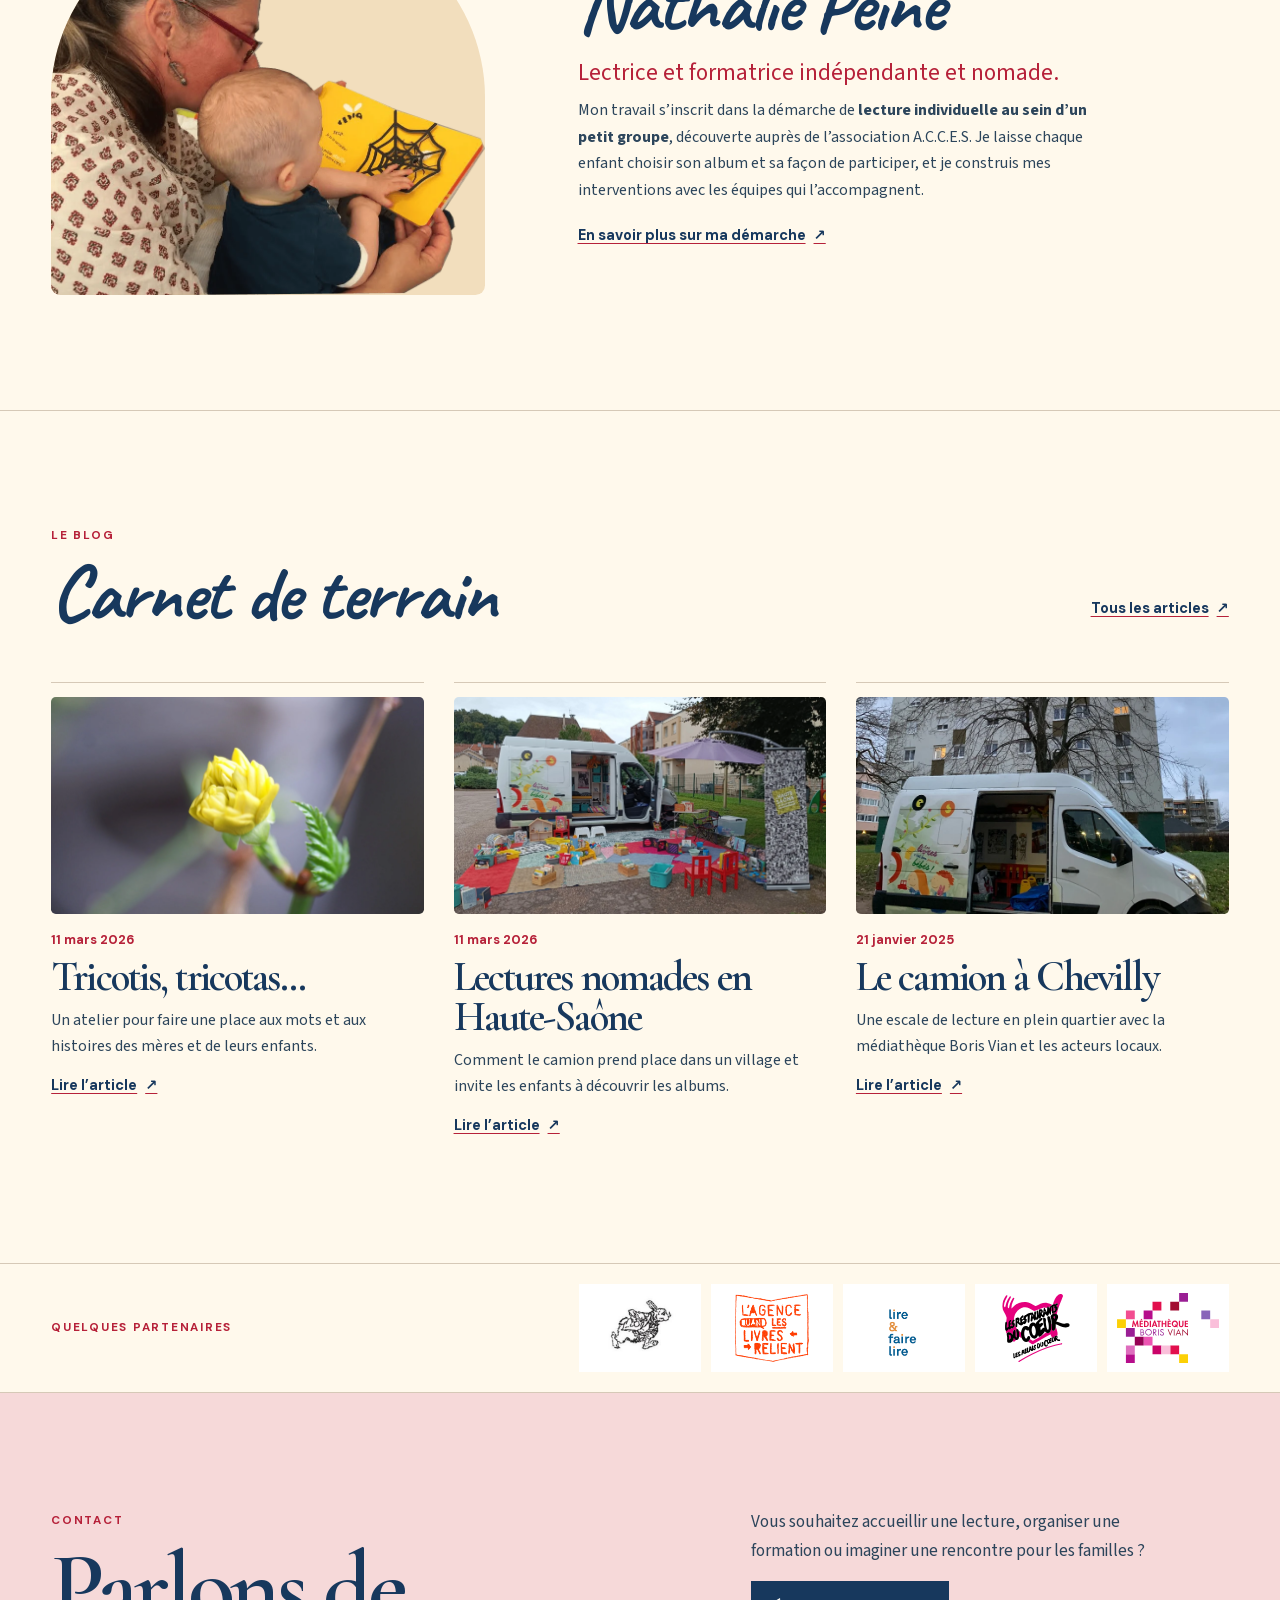
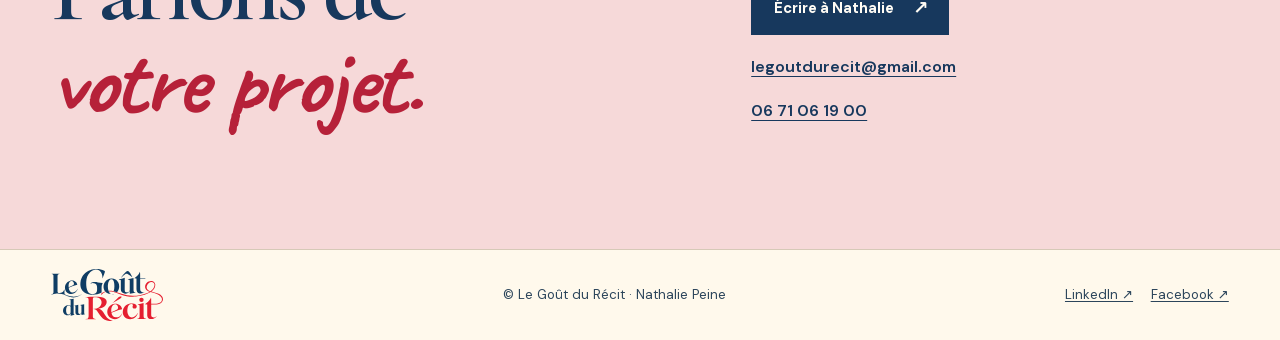
==== commit e9d0916b: "Appliquer les annotations de la maquette et ajouter les logos des partenaires" ====
--- a/index.html
+++ b/index.html
@@ -8,7 +8,7 @@
   <title>Le Goût du Récit — Nathalie Peine</title>
   <link rel="icon" href="assets/logo.svg" type="image/svg+xml">
   <link rel="preload" href="assets/fonts/cormorant.woff2" as="font" type="font/woff2" crossorigin>
-  <link rel="stylesheet" href="styles.css">
+  <link rel="stylesheet" href="styles.css?v=2">
   <script src="site.js" defer></script>
 </head>
 <body>
@@ -39,10 +39,7 @@
   <main id="contenu">
     <section class="welcome section-space" aria-labelledby="titre">
       <div class="shell welcome-grid">
-        <div>
-          <p class="eyebrow"><span class="ink-mark" aria-hidden="true"></span> Lectures · Formations · Familles</p>
-          <h1 id="titre">Les histoires <em>nous relient.</em></h1>
-        </div>
+        <h1 id="titre">Les histoires <em>nous relient.</em></h1>
         <p class="welcome-intro">Je suis <strong>Nathalie Peine</strong>, lectrice et formatrice indépendante et nomade. J’ouvre des espaces pour lire, écouter et partager des récits, dès le plus jeune âge.</p>
       </div>
     </section>
@@ -50,26 +47,26 @@
     <section class="activities section-space" id="interventions" aria-labelledby="interventions-titre">
       <div class="shell">
         <div class="section-head">
-          <div><p class="eyebrow">Les interventions</p><h2 id="interventions-titre">Partager le goût<br>des récits.</h2></div>
+          <div><p class="eyebrow">Les interventions</p><h2 id="interventions-titre">Partager le goût<br><em>des récits.</em></h2></div>
           <p>Un album, une comptine ou un petit théâtre d’images. Chaque rencontre propose une autre manière d’entrer dans une histoire.</p>
         </div>
         <div class="activity-grid">
           <article class="activity">
             <a class="activity-link" href="actions.html">
               <div class="activity-media activity-cutout"><img src="assets/photos/illustration-actions.webp" loading="lazy" alt="Une lecture avec un tout-petit, entourés d’albums jeunesse" width="441" height="322"></div>
-              <div class="activity-body"><span class="index">01 / Actions</span><h3>Lire ensemble</h3><p><strong>Lectures individuelles au sein d’un petit groupe</strong>, albums et kamishibaï.</p><span class="text-link">Explorer les actions <span aria-hidden="true">↗</span></span></div>
+              <div class="activity-body"><span class="index">01 / Actions</span><h3 class="script-title">Lire ensemble</h3><p><strong>Lectures individuelles au sein d’un petit groupe</strong>, albums et kamishibaï.</p><span class="text-link">Découvrir <span aria-hidden="true">↗</span></span></div>
             </a>
           </article>
           <article class="activity">
             <a class="activity-link" href="formations.html">
               <div class="activity-media"><img src="assets/photos/formation.webp" loading="lazy" alt="Matériel de lecture et cartes illustrées utilisés en formation" width="1500" height="1004"></div>
-              <div class="activity-body"><span class="index">02 / Formations</span><h3>Transmettre</h3><p>Des <strong>formations sur mesure</strong> pour les équipes de la petite enfance, de la culture et du livre.</p><span class="text-link">Voir les formations <span aria-hidden="true">↗</span></span></div>
+              <div class="activity-body"><span class="index">02 / Formations</span><h3 class="script-title">Transmettre</h3><p>Des <strong>formations sur mesure</strong> pour les équipes de la petite enfance, de la culture et du livre.</p><span class="text-link">Découvrir <span aria-hidden="true">↗</span></span></div>
             </a>
           </article>
           <article class="activity">
             <a class="activity-link" href="familles.html">
               <div class="activity-media activity-families"><img src="assets/photos/familles-lecture.webp" loading="lazy" alt="Des enfants feuillettent des albums pendant une rencontre de lecture" width="1500" height="1125"></div>
-              <div class="activity-body"><span class="index">03 / Familles</span><h3>Grandir avec les livres</h3><p>Des temps de <strong>lecture, de comptines et de jeux</strong> pour les enfants et les adultes qui les accompagnent.</p><span class="text-link">Découvrir les rencontres <span aria-hidden="true">↗</span></span></div>
+              <div class="activity-body"><span class="index">03 / Familles</span><h3 class="script-title">Grandir avec les livres</h3><p>Des temps de <strong>lecture, de comptines et de jeux</strong> pour les enfants et les adultes qui les accompagnent.</p><span class="text-link">Découvrir <span aria-hidden="true">↗</span></span></div>
             </a>
           </article>
         </div>
@@ -83,7 +80,6 @@
           <figcaption>Lectures nomades en Haute-Saône</figcaption>
         </figure>
         <div class="truck-copy">
-          <p class="eyebrow"><span class="ink-mark" aria-hidden="true"></span> Sur la route</p>
           <h2 id="camion-titre">Lire avec<br><em>un camion.</em></h2>
           <p>Le camion transporte des albums jeunesse et permet d’installer un <strong>espace de lecture en plein air</strong>. On y vient pour feuilleter, écouter une histoire ou choisir un livre à lire ensemble.</p>
           <a class="button button-light" href="actions.html#camion">Découvrir le camion <span aria-hidden="true">↗</span></a>
@@ -96,7 +92,7 @@
         <div class="about-image"><img src="assets/photos/illustration-accueil.webp" loading="lazy" alt="Une adulte et un tout-petit regardent un album ensemble" width="883" height="702"></div>
         <div>
           <p class="eyebrow">À propos</p>
-          <h2 id="nathalie-titre">Nathalie Peine</h2>
+          <h2 id="nathalie-titre" class="script-title">Nathalie Peine</h2>
           <p class="lead">Lectrice et formatrice indépendante et nomade.</p>
           <p>Mon travail s’inscrit dans la démarche de <strong>lecture individuelle au sein d’un petit groupe</strong>, découverte auprès de l’association A.C.C.E.S. Je laisse chaque enfant choisir son album et sa façon de participer, et je construis mes interventions avec les équipes qui l’accompagnent.</p>
           <a class="text-link" href="actions.html#demarche">En savoir plus sur ma démarche <span aria-hidden="true">↗</span></a>
@@ -107,7 +103,7 @@
     <section class="journal section-space" id="carnet" aria-labelledby="carnet-titre">
       <div class="shell">
         <div class="section-head">
-          <div><p class="eyebrow">Le blog</p><h2 id="carnet-titre">Carnet de terrain</h2></div>
+          <div><p class="eyebrow">Le blog</p><h2 id="carnet-titre" class="script-title">Carnet de terrain</h2></div>
           <a class="text-link" href="https://nathaliepeine.wordpress.com/blog/">Tous les articles <span aria-hidden="true">↗</span></a>
         </div>
         <div class="journal-grid">
@@ -131,7 +127,11 @@
       <div class="shell partners-inner">
         <h2 id="partenaires-titre" class="eyebrow">Quelques partenaires</h2>
         <ul>
-          <li>A.C.C.E.S.</li><li>Agence quand les livres relient</li><li>Lire et faire lire</li><li>Les Restos du Cœur</li><li>Médiathèque Boris Vian</li>
+          <li><img src="assets/partners/acces.jpg" width="204" height="192" loading="lazy" alt="A.C.C.E.S."></li>
+          <li><img src="assets/partners/agence-quand-les-livres-relient.png" width="300" height="275" loading="lazy" alt="Agence quand les livres relient"></li>
+          <li><img src="assets/partners/lire-et-faire-lire.png" width="153" height="247" loading="lazy" alt="Lire et faire lire"></li>
+          <li><img src="assets/partners/restos-du-coeur.svg" width="106" height="105" loading="lazy" alt="Les Restos du Cœur"></li>
+          <li><img src="assets/partners/mediatheque-boris-vian.svg" width="435" height="303" loading="lazy" alt="Médiathèque Boris Vian de Chevilly-Larue"></li>
         </ul>
       </div>
     </section>
--- a/styles.css
+++ b/styles.css
@@ -34,7 +34,8 @@
 h1,h2,h3 {font-family:var(--serif);font-weight:600;line-height:.96;letter-spacing:-.045em}
 h2 {font-size:clamp(3rem,6.1vw,6.1rem)}
 h3 {font-size:clamp(2.05rem,3.3vw,3.1rem)}
-:is(h1,h2,h3) em {font-family:var(--script);font-style:normal;font-weight:700;letter-spacing:-.025em;color:var(--red)}
+:is(h1,h2,h3) em,.script-title {font-family:var(--script);font-style:normal;font-weight:700;letter-spacing:-.025em}
+:is(h1,h2,h3) em,.activity-body .script-title {color:var(--red)}
 ul {padding-inline-start:1.25rem}
 p {color:var(--body);font-family:var(--copy)}
 figcaption,.detail-section li {font-family:var(--copy)}
@@ -66,22 +67,23 @@
 .prologue-identity img {width:min(64vw,27rem);filter:brightness(0) invert(1)}
 .prologue-identity span {font:600 clamp(1.7rem,4vw,3.15rem)/1 var(--serif)}
 
-.welcome-grid {display:grid;grid-template-columns:minmax(0,1.2fr) minmax(0,.8fr);gap:clamp(2rem,7vw,7rem);align-items:end}
+.welcome-grid {display:grid;grid-template-columns:minmax(0,1.1fr) minmax(0,.9fr);gap:clamp(2rem,7vw,7rem);align-items:end}
 .eyebrow,.index {font:700 .73rem/1.5 var(--sans);text-transform:uppercase;letter-spacing:.15em;color:var(--red)}
-.ink-mark {display:inline-block;width:2rem;height:.53rem;margin-right:.35rem;vertical-align:1px;border-top:2px solid currentColor;border-radius:58% 42% 50% 49%;transform:rotate(-8deg)}
-.welcome h1 {font-size:clamp(3.85rem,7.1vw,7.55rem);margin-top:.94rem;line-height:.85}
+.welcome h1 {font-size:clamp(3.85rem,7.1vw,7.55rem);line-height:.85}
 .welcome h1 em {display:block}
-.welcome-intro {max-width:30rem;font-size:clamp(1.08rem,1.75vw,1.35rem)}
-.button {display:inline-flex;align-items:center;justify-content:space-between;gap:1.2rem;min-height:49px;max-width:100%;padding:.68rem 1.2rem .68rem 1.36rem;border:1px solid var(--ink);border-radius:100px;background:var(--ink);color:var(--light);font-size:.92rem;font-weight:700;transition:background .2s,color .2s,border .2s}
+.welcome-intro {max-width:34rem;font-size:clamp(1.08rem,1.75vw,1.35rem);text-wrap:balance}
+.button {display:inline-flex;align-items:center;justify-content:space-between;gap:1.2rem;min-height:49px;max-width:100%;padding:.68rem 1.2rem .68rem 1.36rem;border:1px solid var(--ink);background:var(--ink);color:var(--light);font-size:.92rem;font-weight:700;transition:background .2s,color .2s,border .2s}
 .button span {font-size:1.15rem}
 .button:hover {background:var(--red);border-color:var(--red)}
 .button-light {background:var(--paper);color:var(--ink);border-color:var(--paper)}
 .button-light:hover {background:var(--rose);border-color:var(--rose)}
 
 .section-head {display:flex;justify-content:space-between;align-items:end;gap:1.5rem;margin-bottom:clamp(1.6rem,4vw,3.3rem)}
-.section-head h2,.truck h2,.about h2,.contact h2,.detail-head h1 {margin:.75rem 0 0}
+.section-head h2,.about h2,.contact h2 {margin-top:.75rem}
 .section-head > p {max-width:22rem;margin-bottom:.25rem;font-size:1.06rem}
 .activities {background:var(--light);border-block:1px solid var(--line)}
+.activities .section-head {align-items:start}
+.activities .section-head > p {margin-top:1.85rem}
 .activity-grid,.journal-grid {display:grid;grid-template-columns:repeat(3,minmax(0,1fr));gap:clamp(1rem,2.3vw,2.15rem)}
 .activity {border:1px solid var(--line);border-radius:.45rem;overflow:hidden;background:var(--paper)}
 .activity-link {display:flex;flex-direction:column;height:100%}
@@ -103,14 +105,14 @@
 .truck-grid,.about-grid,.contact-grid {display:grid;grid-template-columns:minmax(0,1.12fr) minmax(0,.88fr);align-items:center;gap:clamp(2rem,7.2vw,7.5rem)}
 .truck-photo img {width:100%;aspect-ratio:1.36;object-fit:cover;object-position:50% 56%;border-radius:.4rem}
 .truck-photo figcaption {padding-top:.65rem;font-size:.8rem;color:#ece7df}
-.truck .eyebrow,.truck h2 em {color:#fac5c3}
+.truck h2 em {color:#fac5c3}
 .truck .button:focus-visible,.truck .text-link:focus-visible {outline-color:var(--rose)}
-.truck-copy p:not(.eyebrow) {max-width:30rem;margin:1.3rem 0 1.6rem;color:#f2e9da;font-size:1.06rem}
+.truck-copy p {max-width:30rem;margin:1.3rem 0 1.6rem;color:#f2e9da;font-size:1.06rem}
 .about {border-bottom:1px solid var(--line)}
 .about-grid {grid-template-columns:minmax(0,.8fr) minmax(0,1.2fr)}
 .about-image {border-radius:50% 50% .6rem .6rem;background:#f2debd;aspect-ratio:1.1;overflow:hidden}
 .about-image img {width:100%;height:100%;object-fit:contain;object-position:center bottom}
-.about .lead {margin:1rem 0 .65rem;color:var(--red);font:400 clamp(1.55rem,2.7vw,2.1rem)/1.18 var(--copy)}
+.about .lead {margin:1rem 0 .65rem;color:var(--red);font:400 clamp(.85rem,1.82vw,1.82rem)/1.25 var(--copy)}
 .about p:not(.eyebrow) {max-width:34rem}
 .about .text-link {margin-top:.7rem}
 .journal-entry a {display:block;border-top:1px solid var(--line);padding-top:.85rem}
@@ -123,7 +125,9 @@
 .journal-entry a:hover .text-link {color:var(--red)}
 .partners {border-block:1px solid var(--line)}
 .partners-inner {display:flex;align-items:center;justify-content:space-between;gap:1.2rem;padding-block:1.25rem}
-.partners ul {list-style:none;display:flex;flex-wrap:wrap;gap:.45rem 1.3rem;padding:0;margin:0;font-size:.91rem;font-weight:600}
+.partners ul {list-style:none;display:flex;flex-wrap:wrap;gap:.65rem;padding:0;margin:0}
+.partners li {width:clamp(5.75rem,9.5vw,8rem);height:5.5rem;padding:.55rem;background:white}
+.partners img {width:100%;height:100%;object-fit:contain}
 .contact {background:var(--rose)}
 .contact h2 {font-size:clamp(3.45rem,7.6vw,7.5rem)}
 .contact-links {display:flex;align-items:flex-start;flex-direction:column}
@@ -142,6 +146,7 @@
 .breadcrumb a {text-decoration:underline;text-underline-offset:.2em}
 .detail-grid,.detail-section {display:grid;grid-template-columns:minmax(0,1fr) minmax(0,.9fr);gap:clamp(2rem,6vw,7rem);align-items:center}
 .detail-head h1 {font-size:clamp(4rem,8.3vw,7.5rem)}
+.detail-head .training-title {font-size:clamp(2.6rem,6.2vw,6rem);line-height:1}
 .detail-head .lead {margin:1rem 0 1.3rem;max-width:32rem;font-size:clamp(1.02rem,1.45vw,1.2rem)}
 .detail-hero-media {background:#f0dcb9;border-radius:.4rem;overflow:hidden}
 .detail-hero-media img {width:100%;aspect-ratio:1.4;object-fit:cover}
@@ -158,7 +163,7 @@
 .detail-section figure .contained {object-fit:contain;background:#f0dcb9}
 .detail-section figcaption {font-size:.81rem;margin-top:.3rem}
 .detail-section .text-link {margin-top:.25rem}
-.detail-contact {border-bottom:0}
+.detail-contact {border-bottom:0;align-items:end}
 .detail-contact h2 {font-size:clamp(3rem,6.3vw,5.8rem)}
 
 @media (max-width: 740px) {
@@ -174,8 +179,9 @@
   .navigation a {padding-inline:.55rem}
   .navigation .nav-contact {justify-content:space-between;padding-inline:.85rem}
   .welcome-grid,.truck-grid,.about-grid,.contact-grid,.detail-grid,.detail-section {grid-template-columns:1fr;gap:1.65rem}
-  .welcome h1 {font-size:clamp(3.45rem,11vw,5.9rem);margin-top:.7rem}
+  .welcome h1 {font-size:clamp(3.45rem,11vw,5.9rem)}
   .section-head {flex-direction:column;align-items:start;gap:.75rem}
+  .activities .section-head > p {margin-top:0}
   .activity-grid,.journal-grid {grid-template-columns:repeat(2,minmax(0,1fr));gap:1.15rem}
   .about-image {max-width:31rem}
   .partners-inner {align-items:start;flex-direction:column;gap:.5rem}
